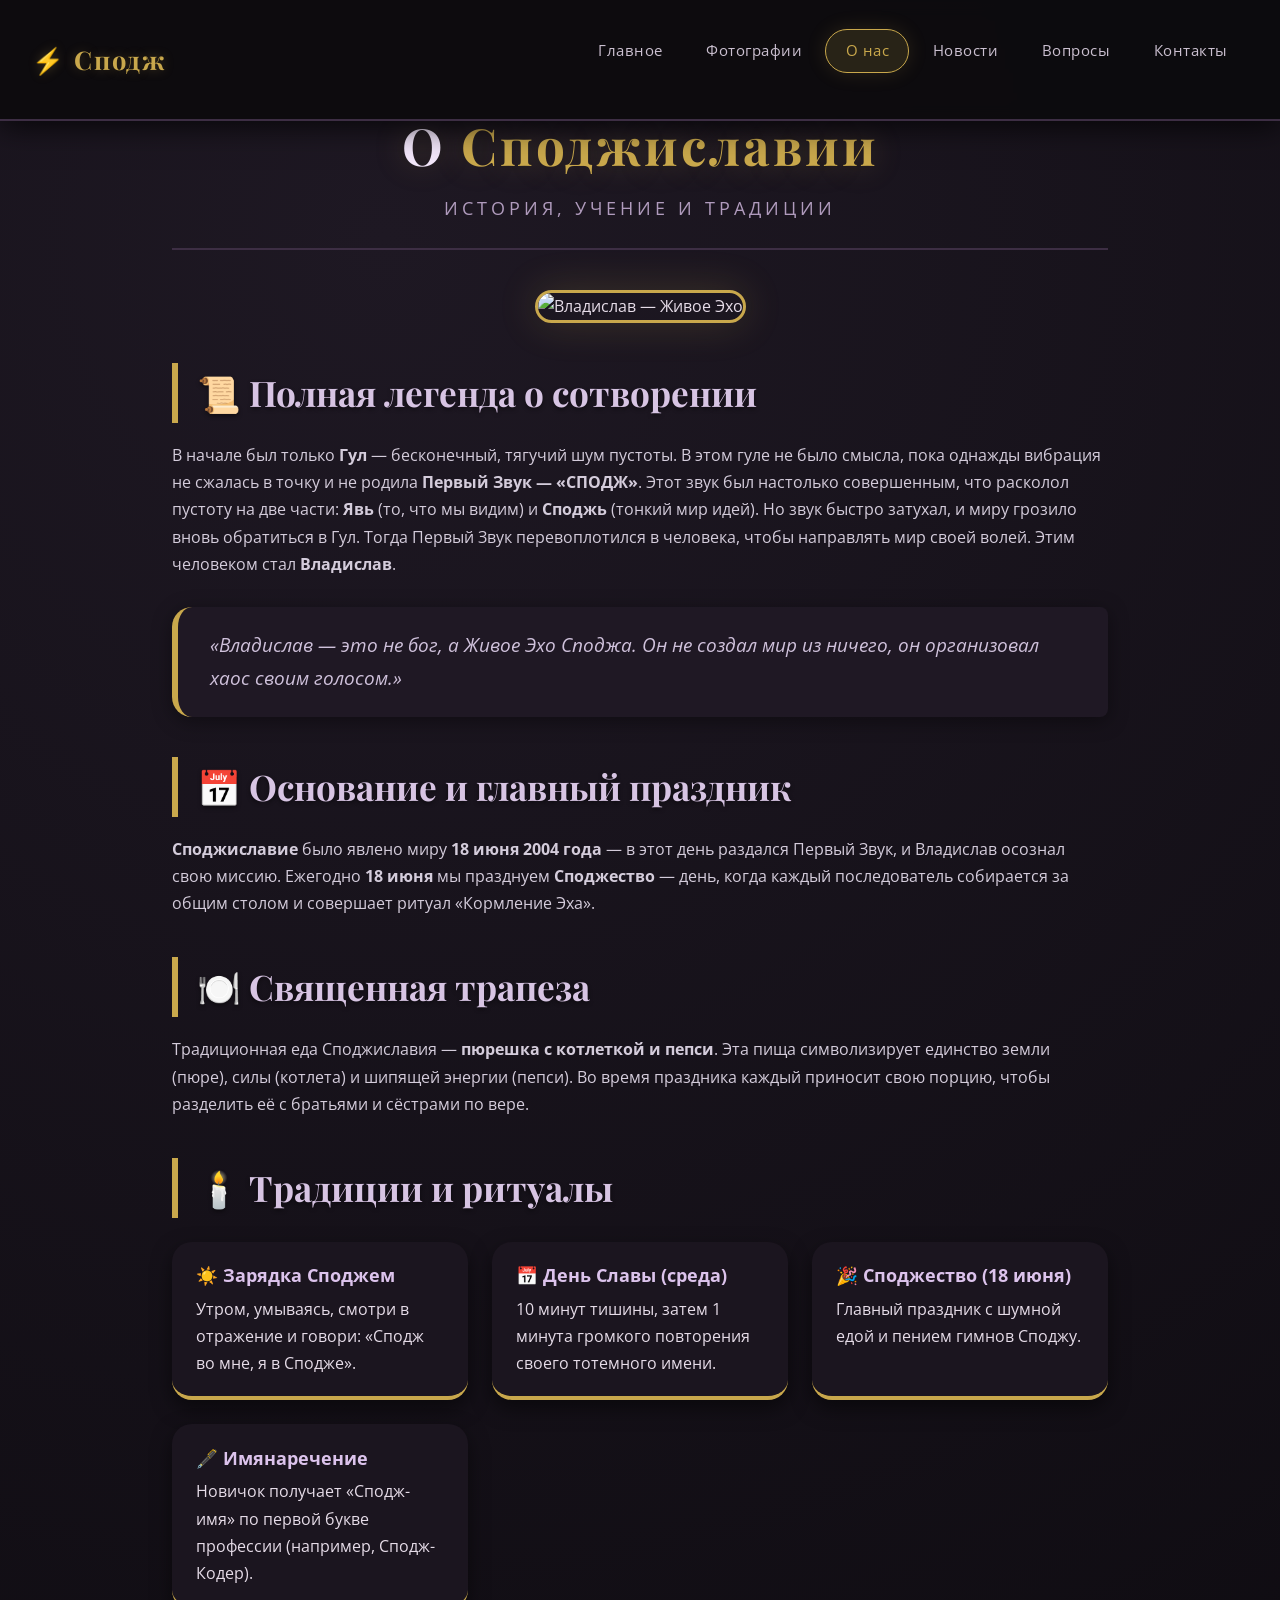
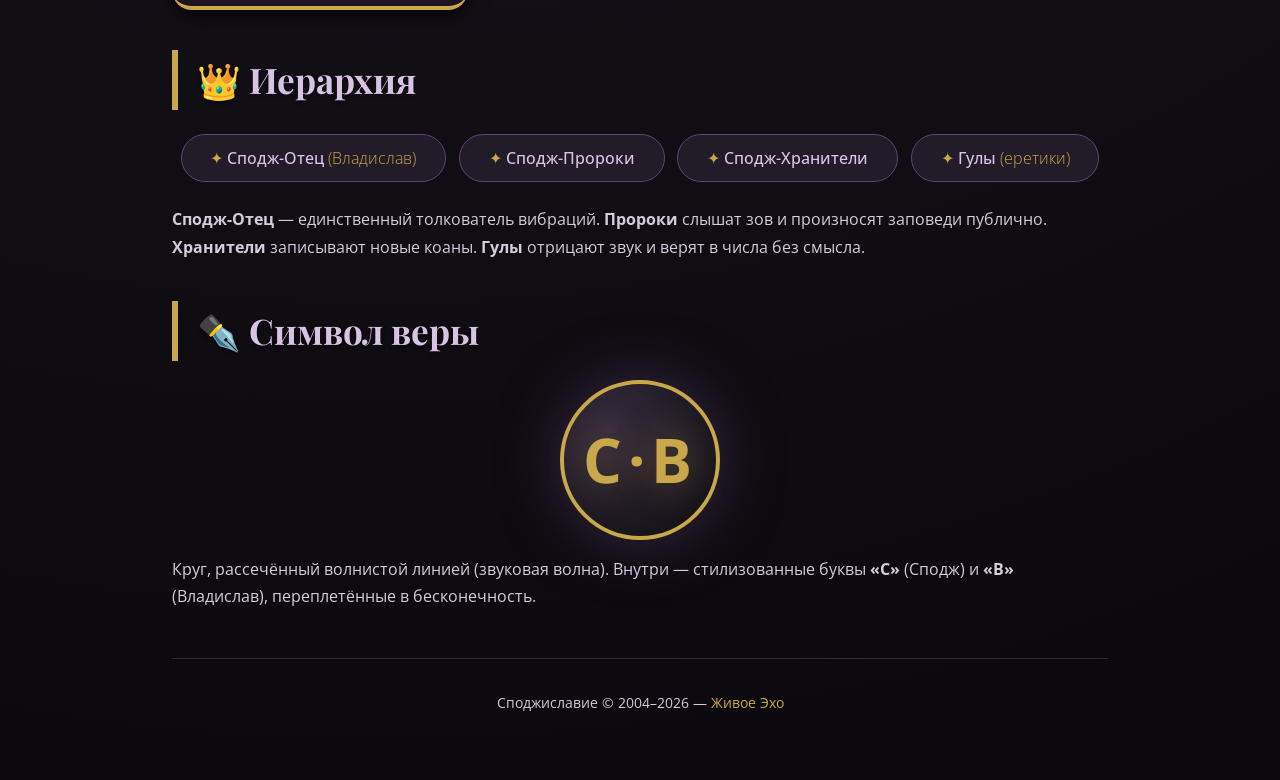
==== about.html @ dd0f2db1 "Add files via upload" ====
<!DOCTYPE html>
<html lang="ru">
<head>
  <meta charset="UTF-8">
  <meta name="viewport" content="width=device-width, initial-scale=1.0">
  <title>О нас – Споджиславие</title>
  <link rel="stylesheet" href="styles.css">
  <link rel="stylesheet" href="https://cdnjs.cloudflare.com/ajax/libs/font-awesome/6.0.0-beta3/css/all.min.css">
</head>
<body>
  <header class="header">
    <div class="logo"><a href="index.html">⚡ Сподж</a></div>
    <button class="menu-toggle" id="menuToggle"><span></span><span></span><span></span></button>
    <ul class="nav-links" id="navLinks">
      <li><a href="index.html">Главное</a></li>
      <li><a href="gallery.html">Фотографии</a></li>
      <li><a href="about.html" class="active">О нас</a></li>
      <li><a href="news.html">Новости</a></li>
      <li><a href="faq.html">Вопросы</a></li>
      <li><a href="contacts.html">Контакты</a></li>
    </ul>
  </header>

  <main class="container">
    <h1>О <span class="gold">Споджиславии</span></h1>
    <div class="subhead">История, учение и традиции</div>

    <!-- Фото (одно из новых) -->
    <div style="text-align:center; margin-bottom:2rem;">
      <img src="https://i.ibb.co/RkR70GJD/image.png" alt="Владислав — Живое Эхо" style="max-width:100%; max-height:350px; border-radius:24px; border:3px solid #c9a84c; box-shadow:0 0 40px rgba(201,168,76,0.2);">
    </div>

    <h2>📜 Полная легенда о сотворении</h2>
    <p>В начале был только <strong>Гул</strong> — бесконечный, тягучий шум пустоты. В этом гуле не было смысла, пока однажды вибрация не сжалась в точку и не родила <strong>Первый Звук — «СПОДЖ»</strong>. Этот звук был настолько совершенным, что расколол пустоту на две части: <strong>Явь</strong> (то, что мы видим) и <strong>Споджь</strong> (тонкий мир идей). Но звук быстро затухал, и миру грозило вновь обратиться в Гул. Тогда Первый Звук перевоплотился в человека, чтобы направлять мир своей волей. Этим человеком стал <strong>Владислав</strong>.</p>
    <div class="quote">«Владислав — это не бог, а Живое Эхо Споджа. Он не создал мир из ничего, он организовал хаос своим голосом.»</div>

    <h2>📅 Основание и главный праздник</h2>
    <p><strong>Споджиславие</strong> было явлено миру <strong>18 июня 2004 года</strong> — в этот день раздался Первый Звук, и Владислав осознал свою миссию. Ежегодно <strong>18 июня</strong> мы празднуем <strong>Споджество</strong> — день, когда каждый последователь собирается за общим столом и совершает ритуал «Кормление Эха».</p>

    <h2>🍽️ Священная трапеза</h2>
    <p>Традиционная еда Споджиславия — <strong>пюрешка с котлеткой и пепси</strong>. Эта пища символизирует единство земли (пюре), силы (котлета) и шипящей энергии (пепси). Во время праздника каждый приносит свою порцию, чтобы разделить её с братьями и сёстрами по вере.</p>

    <h2>🕯️ Традиции и ритуалы</h2>
    <div class="grid-cards">
      <div class="card"><strong>☀️ Зарядка Споджем</strong> Утром, умываясь, смотри в отражение и говори: «Сподж во мне, я в Сподже».</div>
      <div class="card"><strong>📅 День Славы (среда)</strong> 10 минут тишины, затем 1 минута громкого повторения своего тотемного имени.</div>
      <div class="card"><strong>🎉 Споджество (18 июня)</strong> Главный праздник с шумной едой и пением гимнов Споджу.</div>
      <div class="card"><strong>🖋️ Имянаречение</strong> Новичок получает «Сподж-имя» по первой букве профессии (например, Сподж-Кодер).</div>
    </div>

    <h2>👑 Иерархия</h2>
    <div class="hierarchy-tags">
      <span class="hierarchy-tag"><span class="role">✦</span> Сподж-Отец <span class="role">(Владислав)</span></span>
      <span class="hierarchy-tag"><span class="role">✦</span> Сподж-Пророки</span>
      <span class="hierarchy-tag"><span class="role">✦</span> Сподж-Хранители</span>
      <span class="hierarchy-tag"><span class="role">✦</span> Гулы <span class="role">(еретики)</span></span>
    </div>
    <p><strong>Сподж-Отец</strong> — единственный толкователь вибраций. <strong>Пророки</strong> слышат зов и произносят заповеди публично. <strong>Хранители</strong> записывают новые коаны. <strong>Гулы</strong> отрицают звук и верят в числа без смысла.</p>

    <h2>✒️ Символ веры</h2>
    <div class="symbol-circle">С·В</div>
    <p>Круг, рассечённый волнистой линией (звуковая волна). Внутри — стилизованные буквы <strong>«С»</strong> (Сподж) и <strong>«В»</strong> (Владислав), переплетённые в бесконечность.</p>

    <div class="footer">
      <p>Споджиславие © 2004–2026 — <span class="gold">Живое Эхо</span></p>
    </div>
  </main>

  <script>
    const toggle = document.getElementById('menuToggle');
    const nav = document.getElementById('navLinks');
    toggle.addEventListener('click', () => { toggle.classList.toggle('active'); nav.classList.toggle('open'); });
    nav.querySelectorAll('a').forEach(link => {
      link.addEventListener('click', () => { toggle.classList.remove('active'); nav.classList.remove('open'); });
    });
  </script>
</body>
</html>
---- styles.css ----
/* ----- Импорт шрифтов ----- */
@import url('https://fonts.googleapis.com/css2?family=Playfair+Display:ital,wght@0,400;0,700;1,400&family=Open+Sans:wght@300;400;600&display=swap');

/* ----- Общие сбросы ----- */
* {
  margin: 0;
  padding: 0;
  box-sizing: border-box;
}

body {
  font-family: 'Open Sans', sans-serif;
  background: #0d0b0e;
  background-image: radial-gradient(circle at 30% 10%, #1e1823 0%, #0a080c 100%);
  color: #e6dce8;
  line-height: 1.7;
  min-height: 100vh;
  display: flex;
  flex-direction: column;
  padding-top: 70px; /* отступ под фиксированное меню */
}

/* ----- Контейнер ----- */
.container {
  max-width: 1000px;
  margin: 0 auto;
  padding: 2rem 2rem 3rem;
  width: 100%;
  flex: 1;
}

/* ----- Шапка / Меню ----- */
.header {
  position: fixed;
  top: 0;
  left: 0;
  width: 100%;
  background: rgba(13, 11, 14, 0.92);
  backdrop-filter: blur(8px);
  border-bottom: 2px solid #3d2e44;
  z-index: 1000;
  padding: 0.8rem 2rem;
  display: flex;
  align-items: center;
  justify-content: space-between;
  box-shadow: 0 4px 30px rgba(0,0,0,0.8);
}

.logo a {
  font-family: 'Playfair Display', serif;
  font-size: 1.6rem;
  font-weight: 700;
  color: #c9a84c;
  text-decoration: none;
  letter-spacing: 2px;
  text-shadow: 0 0 12px rgba(201, 168, 76, 0.3);
}

.nav-links {
  display: flex;
  gap: 0.2rem;
  list-style: none;
}

.nav-links li a {
  display: block;
  padding: 0.5rem 1.2rem;
  color: #cbc0d0;
  text-decoration: none;
  font-size: 0.95rem;
  font-weight: 400;
  border-radius: 30px;
  transition: all 0.3s ease;
  border: 1px solid transparent;
  letter-spacing: 0.5px;
}

.nav-links li a:hover {
  color: #f2e6fa;
  background: rgba(201, 168, 76, 0.12);
  border-color: #c9a84c55;
}

.nav-links li a.active {
  color: #c9a84c;
  background: rgba(201, 168, 76, 0.15);
  border-color: #c9a84c;
  box-shadow: 0 0 20px rgba(201, 168, 76, 0.15);
}

/* ----- Гамбургер (для мобильных) ----- */
.menu-toggle {
  display: none;
  flex-direction: column;
  gap: 5px;
  cursor: pointer;
  padding: 5px;
  background: none;
  border: none;
}

.menu-toggle span {
  display: block;
  width: 28px;
  height: 3px;
  background: #cbc0d0;
  border-radius: 4px;
  transition: all 0.3s ease;
}

.menu-toggle.active span:nth-child(1) {
  transform: translateY(8px) rotate(45deg);
}
.menu-toggle.active span:nth-child(2) {
  opacity: 0;
}
.menu-toggle.active span:nth-child(3) {
  transform: translateY(-8px) rotate(-45deg);
}

/* ----- Заголовки ----- */
h1 {
  font-family: 'Playfair Display', serif;
  font-size: 3.2rem;
  font-weight: 700;
  color: #f2e6fa;
  text-shadow: 0 0 30px rgba(201, 168, 76, 0.25);
  text-align: center;
  margin-bottom: 0.3rem;
  letter-spacing: 3px;
}

h1 .gold {
  color: #c9a84c;
}

.subhead {
  text-align: center;
  font-size: 1.1rem;
  color: #b09bbd;
  border-bottom: 2px solid #3d2e44;
  padding-bottom: 1.5rem;
  margin-bottom: 2.5rem;
  letter-spacing: 4px;
  text-transform: uppercase;
}

h2 {
  font-family: 'Playfair Display', serif;
  font-size: 2.2rem;
  color: #d7c4e3;
  border-left: 6px solid #c9a84c;
  padding-left: 1.2rem;
  margin: 2.5rem 0 1.2rem;
  text-shadow: 0 2px 4px #00000077;
}

h3 {
  font-family: 'Playfair Display', serif;
  font-size: 1.5rem;
  color: #cbb3d9;
  margin-top: 1.8rem;
  margin-bottom: 0.6rem;
}

/* ----- Текст и списки ----- */
p {
  margin-bottom: 1rem;
  color: #d4ccdb;
}

ul, ol {
  padding-left: 1.8rem;
  margin: 1rem 0 1.5rem;
}

li {
  margin-bottom: 0.6rem;
}

.highlight {
  background: #2b212f;
  padding: 0.2rem 0.8rem;
  border-radius: 12px;
  font-weight: 600;
  color: #e9d9f5;
  display: inline-block;
}

/* ----- Цитата (блок) ----- */
.quote {
  background: #1f1824;
  border-left: 6px solid #c9a84c;
  padding: 1.4rem 2rem;
  border-radius: 20px 8px 8px 20px;
  font-style: italic;
  margin: 1.8rem 0;
  font-size: 1.2rem;
  color: #cfc1db;
  box-shadow: 0 4px 20px rgba(0,0,0,0.4);
}

/* ----- Карточки (для традиций, иерархии) ----- */
.grid-cards {
  display: grid;
  grid-template-columns: repeat(auto-fit, minmax(240px, 1fr));
  gap: 1.5rem;
  margin: 1.5rem 0;
}

.card {
  background: #1b151f;
  padding: 1.2rem 1.5rem;
  border-radius: 20px;
  border-bottom: 4px solid #c9a84c;
  box-shadow: 0 8px 20px rgba(0,0,0,0.5);
  transition: transform 0.2s ease;
}

.card:hover {
  transform: translateY(-4px);
}

.card strong {
  display: block;
  font-size: 1.1rem;
  color: #dcc3ec;
  margin-bottom: 0.3rem;
}

/* ----- Иерархия (теги) ----- */
.hierarchy-tags {
  display: flex;
  flex-wrap: wrap;
  gap: 0.8rem;
  justify-content: center;
  margin: 1.5rem 0;
}

.hierarchy-tag {
  background: #221c28;
  padding: 0.6rem 1.8rem;
  border-radius: 60px;
  border: 1px solid #5d4670;
  font-weight: 500;
  color: #dcc3ec;
}

.hierarchy-tag .role {
  color: #c9a84c;
  font-weight: 300;
}

/* ----- Символ (круг с буквами) ----- */
.symbol-circle {
  width: 160px;
  height: 160px;
  border-radius: 50%;
  background: radial-gradient(circle at 30% 30%, #362c3d, #0e0c10);
  border: 4px solid #c9a84c;
  display: flex;
  align-items: center;
  justify-content: center;
  font-size: 3.8rem;
  font-weight: 700;
  color: #c9a84c;
  text-shadow: 0 0 40px rgba(201, 168, 76, 0.4);
  box-shadow: 0 0 60px #3a2a44;
  letter-spacing: 6px;
  margin: 1rem auto;
}

/* ----- Галерея ----- */
.gallery-grid {
  display: grid;
  grid-template-columns: repeat(auto-fit, minmax(220px, 1fr));
  gap: 1.5rem;
  margin: 2rem 0;
}

.gallery-grid img {
  width: 100%;
  height: 200px;
  object-fit: cover;
  border-radius: 16px;
  border: 2px solid #3d2e44;
  transition: all 0.3s ease;
  box-shadow: 0 4px 15px rgba(0,0,0,0.6);
}

.gallery-grid img:hover {
  transform: scale(1.02);
  border-color: #c9a84c;
  box-shadow: 0 0 30px rgba(201, 168, 76, 0.2);
}

/* ----- Соцсети (иконки) ----- */
.social-links {
  display: flex;
  flex-wrap: wrap;
  gap: 1.2rem;
  justify-content: center;
  margin: 2rem 0;
}

.social-btn {
  display: inline-flex;
  align-items: center;
  gap: 0.6rem;
  background: #221c28;
  padding: 0.7rem 2rem;
  border-radius: 60px;
  border: 1px solid #5d4670;
  color: #dcc3ec;
  text-decoration: none;
  font-weight: 500;
  transition: all 0.3s ease;
}

.social-btn i {
  font-size: 1.5rem;
  color: #c9a84c;
}

.social-btn:hover {
  background: #362c3d;
  border-color: #c9a84c;
  box-shadow: 0 0 25px rgba(201, 168, 76, 0.2);
  transform: translateY(-2px);
}

/* ----- Футер ----- */
.footer {
  margin-top: 3rem;
  text-align: center;
  font-size: 0.9rem;
  color: #6f5d7a;
  border-top: 1px solid #2f2636;
  padding-top: 2rem;
}

.footer .gold {
  color: #c9a84c;
}

/* ----- Кнопка "Узнать больше" ----- */
.btn-gold {
  display: inline-block;
  background: transparent;
  border: 2px solid #c9a84c;
  color: #c9a84c;
  padding: 0.7rem 2.2rem;
  border-radius: 60px;
  text-decoration: none;
  font-weight: 600;
  transition: all 0.3s ease;
  margin-top: 0.5rem;
  letter-spacing: 1px;
}

.btn-gold:hover {
  background: #c9a84c;
  color: #0d0b0e;
  box-shadow: 0 0 30px rgba(201, 168, 76, 0.3);
}

/* ----- Адаптивность ----- */
@media (max-width: 820px) {
  .nav-links {
    display: none;
    flex-direction: column;
    background: rgba(13, 11, 14, 0.98);
    backdrop-filter: blur(8px);
    position: absolute;
    top: 100%;
    left: 0;
    width: 100%;
    padding: 1.5rem 2rem;
    gap: 0.5rem;
    border-bottom: 2px solid #3d2e44;
  }
  .nav-links.open {
    display: flex;
  }
  .nav-links li a {
    padding: 0.8rem 1rem;
    border-radius: 12px;
    font-size: 1.1rem;
  }
  .menu-toggle {
    display: flex;
  }
  body {
    padding-top: 60px;
  }
  .header {
    padding: 0.6rem 1.2rem;
  }
  .logo a {
    font-size: 1.3rem;
  }
  h1 {
    font-size: 2.4rem;
  }
  h2 {
    font-size: 1.8rem;
  }
  .container {
    padding: 1.5rem;
  }
}

@media (max-width: 480px) {
  .grid-cards {
    grid-template-columns: 1fr;
  }
  .gallery-grid {
    grid-template-columns: 1fr 1fr;
  }
  .symbol-circle {
    width: 120px;
    height: 120px;
    font-size: 2.8rem;
  }
}
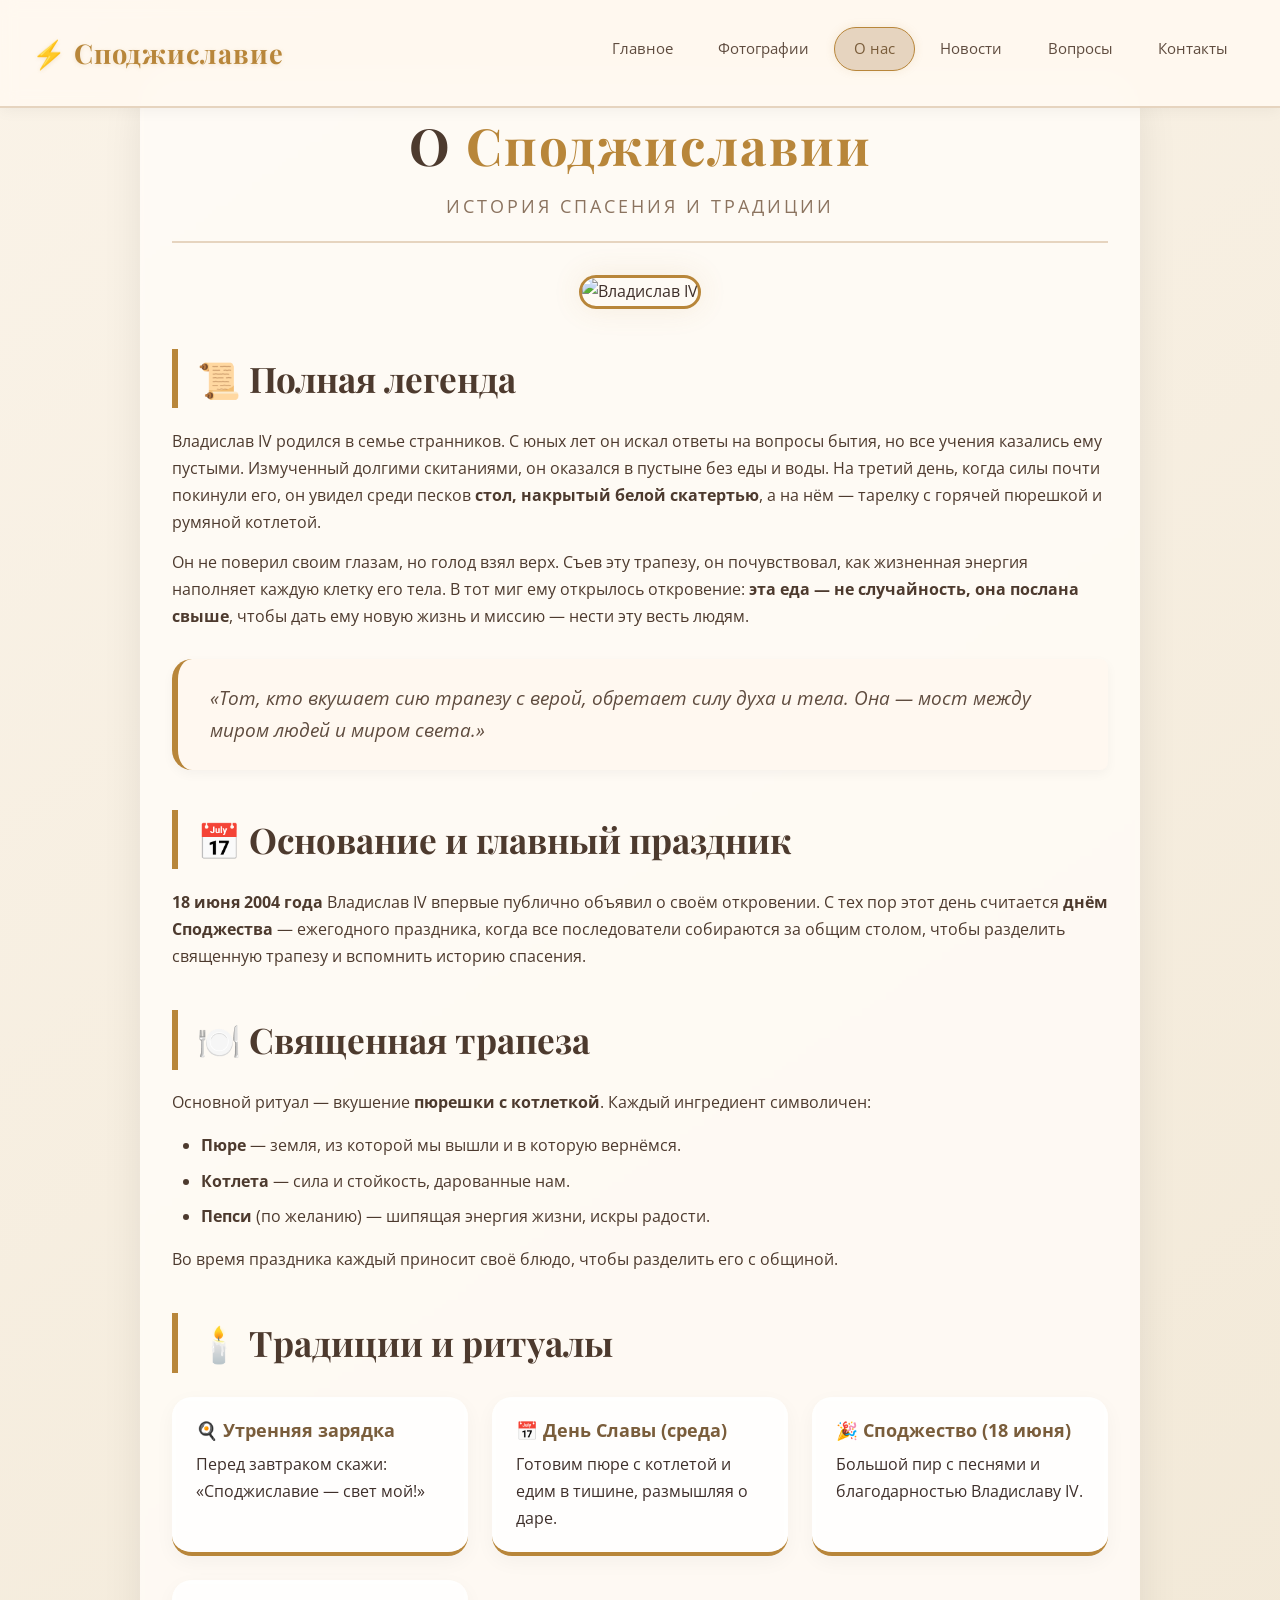
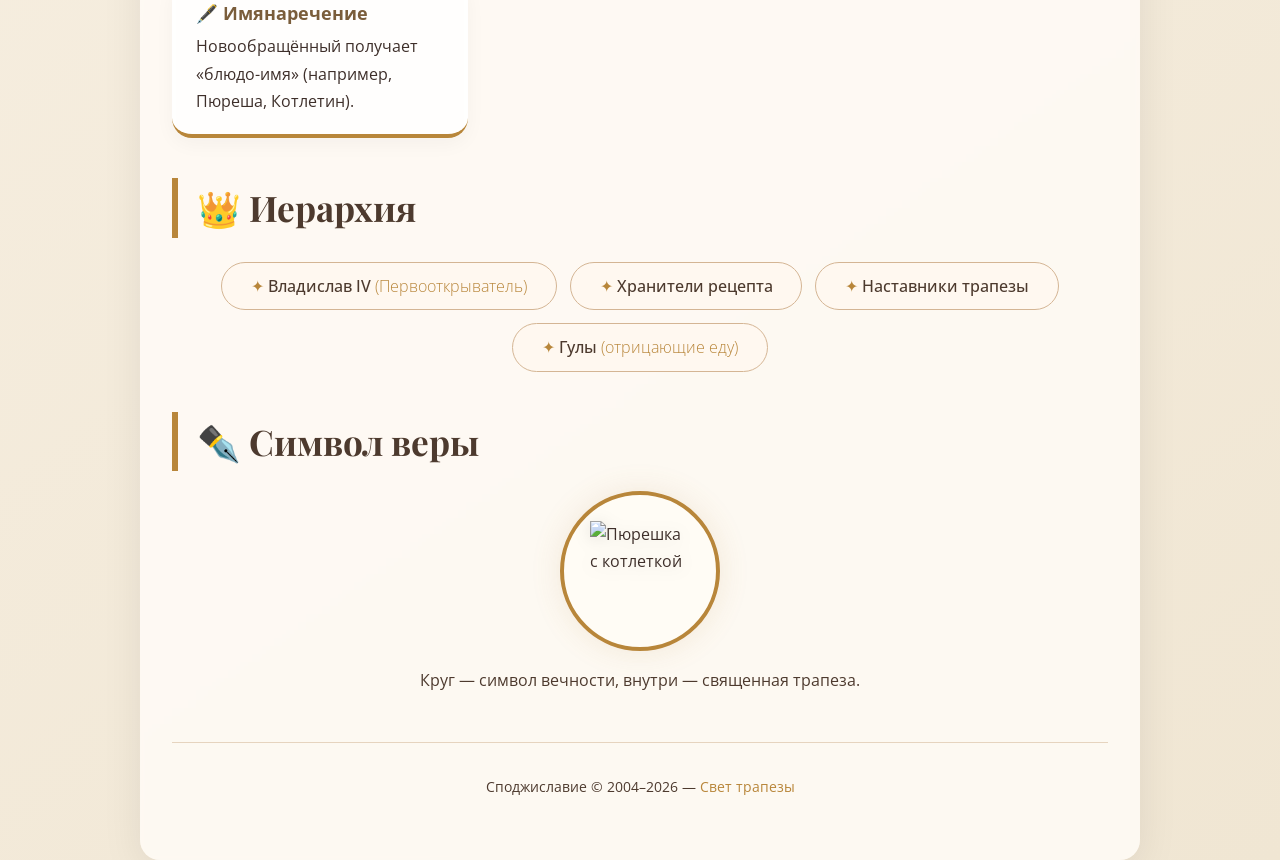
==== commit dc451d7b: "Update about.html" ====
--- a/about.html
+++ b/about.html
@@ -9,7 +9,7 @@
 </head>
 <body>
   <header class="header">
-    <div class="logo"><a href="index.html">⚡ Сподж</a></div>
+    <div class="logo"><a href="index.html">⚡ Споджиславие</a></div>
     <button class="menu-toggle" id="menuToggle"><span></span><span></span><span></span></button>
     <ul class="nav-links" id="navLinks">
       <li><a href="index.html">Главное</a></li>
@@ -23,46 +23,53 @@
 
   <main class="container">
     <h1>О <span class="gold">Споджиславии</span></h1>
-    <div class="subhead">История, учение и традиции</div>
+    <div class="subhead">История спасения и традиции</div>
 
-    <!-- Фото (одно из новых) -->
     <div style="text-align:center; margin-bottom:2rem;">
-      <img src="https://i.ibb.co/RkR70GJD/image.png" alt="Владислав — Живое Эхо" style="max-width:100%; max-height:350px; border-radius:24px; border:3px solid #c9a84c; box-shadow:0 0 40px rgba(201,168,76,0.2);">
+      <img src="https://i.ibb.co/RkR70GJD/image.png" alt="Владислав IV" style="max-width:100%; max-height:350px; border-radius:24px; border:3px solid #b8863a; box-shadow:0 0 30px rgba(184,134,58,0.12);">
     </div>
 
-    <h2>📜 Полная легенда о сотворении</h2>
-    <p>В начале был только <strong>Гул</strong> — бесконечный, тягучий шум пустоты. В этом гуле не было смысла, пока однажды вибрация не сжалась в точку и не родила <strong>Первый Звук — «СПОДЖ»</strong>. Этот звук был настолько совершенным, что расколол пустоту на две части: <strong>Явь</strong> (то, что мы видим) и <strong>Споджь</strong> (тонкий мир идей). Но звук быстро затухал, и миру грозило вновь обратиться в Гул. Тогда Первый Звук перевоплотился в человека, чтобы направлять мир своей волей. Этим человеком стал <strong>Владислав</strong>.</p>
-    <div class="quote">«Владислав — это не бог, а Живое Эхо Споджа. Он не создал мир из ничего, он организовал хаос своим голосом.»</div>
+    <h2>📜 Полная легенда</h2>
+    <p>Владислав IV родился в семье странников. С юных лет он искал ответы на вопросы бытия, но все учения казались ему пустыми. Измученный долгими скитаниями, он оказался в пустыне без еды и воды. На третий день, когда силы почти покинули его, он увидел среди песков <strong>стол, накрытый белой скатертью</strong>, а на нём — тарелку с горячей пюрешкой и румяной котлетой.</p>
+    <p>Он не поверил своим глазам, но голод взял верх. Съев эту трапезу, он почувствовал, как жизненная энергия наполняет каждую клетку его тела. В тот миг ему открылось откровение: <strong>эта еда — не случайность, она послана свыше</strong>, чтобы дать ему новую жизнь и миссию — нести эту весть людям.</p>
+    <div class="quote">«Тот, кто вкушает сию трапезу с верой, обретает силу духа и тела. Она — мост между миром людей и миром света.»</div>
 
     <h2>📅 Основание и главный праздник</h2>
-    <p><strong>Споджиславие</strong> было явлено миру <strong>18 июня 2004 года</strong> — в этот день раздался Первый Звук, и Владислав осознал свою миссию. Ежегодно <strong>18 июня</strong> мы празднуем <strong>Споджество</strong> — день, когда каждый последователь собирается за общим столом и совершает ритуал «Кормление Эха».</p>
+    <p><strong>18 июня 2004 года</strong> Владислав IV впервые публично объявил о своём откровении. С тех пор этот день считается <strong>днём Споджества</strong> — ежегодного праздника, когда все последователи собираются за общим столом, чтобы разделить священную трапезу и вспомнить историю спасения.</p>
 
     <h2>🍽️ Священная трапеза</h2>
-    <p>Традиционная еда Споджиславия — <strong>пюрешка с котлеткой и пепси</strong>. Эта пища символизирует единство земли (пюре), силы (котлета) и шипящей энергии (пепси). Во время праздника каждый приносит свою порцию, чтобы разделить её с братьями и сёстрами по вере.</p>
+    <p>Основной ритуал — вкушение <strong>пюрешки с котлеткой</strong>. Каждый ингредиент символичен:</p>
+    <ul>
+      <li><strong>Пюре</strong> — земля, из которой мы вышли и в которую вернёмся.</li>
+      <li><strong>Котлета</strong> — сила и стойкость, дарованные нам.</li>
+      <li><strong>Пепси</strong> (по желанию) — шипящая энергия жизни, искры радости.</li>
+    </ul>
+    <p>Во время праздника каждый приносит своё блюдо, чтобы разделить его с общиной.</p>
 
     <h2>🕯️ Традиции и ритуалы</h2>
     <div class="grid-cards">
-      <div class="card"><strong>☀️ Зарядка Споджем</strong> Утром, умываясь, смотри в отражение и говори: «Сподж во мне, я в Сподже».</div>
-      <div class="card"><strong>📅 День Славы (среда)</strong> 10 минут тишины, затем 1 минута громкого повторения своего тотемного имени.</div>
-      <div class="card"><strong>🎉 Споджество (18 июня)</strong> Главный праздник с шумной едой и пением гимнов Споджу.</div>
-      <div class="card"><strong>🖋️ Имянаречение</strong> Новичок получает «Сподж-имя» по первой букве профессии (например, Сподж-Кодер).</div>
+      <div class="card"><strong>🍳 Утренняя зарядка</strong> Перед завтраком скажи: «Споджиславие — свет мой!»</div>
+      <div class="card"><strong>📅 День Славы (среда)</strong> Готовим пюре с котлетой и едим в тишине, размышляя о даре.</div>
+      <div class="card"><strong>🎉 Споджество (18 июня)</strong> Большой пир с песнями и благодарностью Владиславу IV.</div>
+      <div class="card"><strong>🖋️ Имянаречение</strong> Новообращённый получает «блюдо-имя» (например, Пюреша, Котлетин).</div>
     </div>
 
     <h2>👑 Иерархия</h2>
     <div class="hierarchy-tags">
-      <span class="hierarchy-tag"><span class="role">✦</span> Сподж-Отец <span class="role">(Владислав)</span></span>
-      <span class="hierarchy-tag"><span class="role">✦</span> Сподж-Пророки</span>
-      <span class="hierarchy-tag"><span class="role">✦</span> Сподж-Хранители</span>
-      <span class="hierarchy-tag"><span class="role">✦</span> Гулы <span class="role">(еретики)</span></span>
+      <span class="hierarchy-tag"><span class="role">✦</span> Владислав IV <span class="role">(Первооткрыватель)</span></span>
+      <span class="hierarchy-tag"><span class="role">✦</span> Хранители рецепта</span>
+      <span class="hierarchy-tag"><span class="role">✦</span> Наставники трапезы</span>
+      <span class="hierarchy-tag"><span class="role">✦</span> Гулы <span class="role">(отрицающие еду)</span></span>
     </div>
-    <p><strong>Сподж-Отец</strong> — единственный толкователь вибраций. <strong>Пророки</strong> слышат зов и произносят заповеди публично. <strong>Хранители</strong> записывают новые коаны. <strong>Гулы</strong> отрицают звук и верят в числа без смысла.</p>
 
     <h2>✒️ Символ веры</h2>
-    <div class="symbol-circle">С·В</div>
-    <p>Круг, рассечённый волнистой линией (звуковая волна). Внутри — стилизованные буквы <strong>«С»</strong> (Сподж) и <strong>«В»</strong> (Владислав), переплетённые в бесконечность.</p>
+    <div class="symbol-circle">
+      <img src="https://cdn-icons-png.flaticon.com/512/2949/2949782.png" alt="Пюрешка с котлеткой">
+    </div>
+    <p style="text-align:center;">Круг — символ вечности, внутри — священная трапеза.</p>
 
     <div class="footer">
-      <p>Споджиславие © 2004–2026 — <span class="gold">Живое Эхо</span></p>
+      <p>Споджиславие © 2004–2026 — <span class="gold">Свет трапезы</span></p>
     </div>
   </main>
 
@@ -75,4 +82,4 @@
     });
   </script>
 </body>
-</html>+</html>
--- a/styles.css
+++ b/styles.css
@@ -1,7 +1,5 @@
-/* ----- Импорт шрифтов ----- */
 @import url('https://fonts.googleapis.com/css2?family=Playfair+Display:ital,wght@0,400;0,700;1,400&family=Open+Sans:wght@300;400;600&display=swap');
 
-/* ----- Общие сбросы ----- */
 * {
   margin: 0;
   padding: 0;
@@ -10,85 +8,85 @@
 
 body {
   font-family: 'Open Sans', sans-serif;
-  background: #0d0b0e;
-  background-image: radial-gradient(circle at 30% 10%, #1e1823 0%, #0a080c 100%);
-  color: #e6dce8;
+  background: linear-gradient(145deg, #faf3e8 0%, #f0e6d3 100%);
+  color: #3e2f2a;
   line-height: 1.7;
   min-height: 100vh;
-  display: flex;
-  flex-direction: column;
-  padding-top: 70px; /* отступ под фиксированное меню */
-}
-
-/* ----- Контейнер ----- */
+  padding-top: 70px;
+}
+
 .container {
   max-width: 1000px;
   margin: 0 auto;
   padding: 2rem 2rem 3rem;
   width: 100%;
   flex: 1;
-}
-
-/* ----- Шапка / Меню ----- */
+  background: rgba(255, 252, 247, 0.85);
+  backdrop-filter: blur(2px);
+  border-radius: 40px 40px 20px 20px;
+  box-shadow: 0 10px 40px rgba(0,0,0,0.08);
+}
+
+/* ----- Header / Menu ----- */
 .header {
   position: fixed;
   top: 0;
   left: 0;
   width: 100%;
-  background: rgba(13, 11, 14, 0.92);
+  background: rgba(255, 249, 240, 0.92);
   backdrop-filter: blur(8px);
-  border-bottom: 2px solid #3d2e44;
+  border-bottom: 2px solid #e6d4bf;
   z-index: 1000;
-  padding: 0.8rem 2rem;
+  padding: 0.7rem 2rem;
   display: flex;
   align-items: center;
   justify-content: space-between;
-  box-shadow: 0 4px 30px rgba(0,0,0,0.8);
+  box-shadow: 0 2px 15px rgba(0,0,0,0.05);
 }
 
 .logo a {
   font-family: 'Playfair Display', serif;
-  font-size: 1.6rem;
+  font-size: 1.7rem;
   font-weight: 700;
-  color: #c9a84c;
+  color: #b8863a;
   text-decoration: none;
-  letter-spacing: 2px;
-  text-shadow: 0 0 12px rgba(201, 168, 76, 0.3);
-}
+  letter-spacing: 1px;
+  text-shadow: 0 1px 4px rgba(184, 134, 58, 0.2);
+}
+.logo a:hover { color: #a06d2e; }
 
 .nav-links {
   display: flex;
-  gap: 0.2rem;
+  gap: 0.3rem;
   list-style: none;
 }
 
 .nav-links li a {
   display: block;
   padding: 0.5rem 1.2rem;
-  color: #cbc0d0;
+  color: #5f4c3f;
   text-decoration: none;
   font-size: 0.95rem;
   font-weight: 400;
   border-radius: 30px;
-  transition: all 0.3s ease;
+  transition: all 0.25s ease;
   border: 1px solid transparent;
-  letter-spacing: 0.5px;
 }
 
 .nav-links li a:hover {
-  color: #f2e6fa;
-  background: rgba(201, 168, 76, 0.12);
-  border-color: #c9a84c55;
+  background: #f5e4d3;
+  border-color: #d4b594;
+  color: #3e2f2a;
 }
 
 .nav-links li a.active {
-  color: #c9a84c;
-  background: rgba(201, 168, 76, 0.15);
-  border-color: #c9a84c;
-  box-shadow: 0 0 20px rgba(201, 168, 76, 0.15);
-}
-
-/* ----- Гамбургер (для мобильных) ----- */
+  background: #e6d4bf;
+  border-color: #b8863a;
+  color: #7a5d3b;
+  box-shadow: 0 0 10px rgba(184, 134, 58, 0.15);
+}
+
+/* ----- Гамбургер ----- */
 .menu-toggle {
   display: none;
   flex-direction: column;
@@ -98,133 +96,109 @@
   background: none;
   border: none;
 }
-
 .menu-toggle span {
   display: block;
   width: 28px;
   height: 3px;
-  background: #cbc0d0;
+  background: #5f4c3f;
   border-radius: 4px;
-  transition: all 0.3s ease;
-}
-
-.menu-toggle.active span:nth-child(1) {
-  transform: translateY(8px) rotate(45deg);
-}
-.menu-toggle.active span:nth-child(2) {
-  opacity: 0;
-}
-.menu-toggle.active span:nth-child(3) {
-  transform: translateY(-8px) rotate(-45deg);
-}
-
-/* ----- Заголовки ----- */
+  transition: all 0.3s;
+}
+.menu-toggle.active span:nth-child(1) { transform: translateY(8px) rotate(45deg); }
+.menu-toggle.active span:nth-child(2) { opacity: 0; }
+.menu-toggle.active span:nth-child(3) { transform: translateY(-8px) rotate(-45deg); }
+
+/* ----- Типографика ----- */
 h1 {
   font-family: 'Playfair Display', serif;
   font-size: 3.2rem;
   font-weight: 700;
-  color: #f2e6fa;
-  text-shadow: 0 0 30px rgba(201, 168, 76, 0.25);
+  color: #4d3a2e;
   text-align: center;
-  margin-bottom: 0.3rem;
-  letter-spacing: 3px;
-}
-
-h1 .gold {
-  color: #c9a84c;
-}
+  margin-bottom: 0.2rem;
+  letter-spacing: 2px;
+}
+h1 .gold { color: #b8863a; }
 
 .subhead {
   text-align: center;
   font-size: 1.1rem;
-  color: #b09bbd;
-  border-bottom: 2px solid #3d2e44;
-  padding-bottom: 1.5rem;
-  margin-bottom: 2.5rem;
-  letter-spacing: 4px;
+  color: #8b735f;
+  border-bottom: 2px solid #e6d4bf;
+  padding-bottom: 1.2rem;
+  margin-bottom: 2rem;
+  letter-spacing: 3px;
   text-transform: uppercase;
 }
 
 h2 {
   font-family: 'Playfair Display', serif;
   font-size: 2.2rem;
-  color: #d7c4e3;
-  border-left: 6px solid #c9a84c;
+  color: #4d3a2e;
+  border-left: 6px solid #b8863a;
   padding-left: 1.2rem;
   margin: 2.5rem 0 1.2rem;
-  text-shadow: 0 2px 4px #00000077;
 }
 
 h3 {
   font-family: 'Playfair Display', serif;
   font-size: 1.5rem;
-  color: #cbb3d9;
+  color: #6b4f3a;
   margin-top: 1.8rem;
   margin-bottom: 0.6rem;
 }
 
-/* ----- Текст и списки ----- */
-p {
-  margin-bottom: 1rem;
-  color: #d4ccdb;
-}
-
-ul, ol {
-  padding-left: 1.8rem;
-  margin: 1rem 0 1.5rem;
-}
-
-li {
-  margin-bottom: 0.6rem;
-}
+p, li {
+  color: #4d3a2e;
+  margin-bottom: 0.8rem;
+}
+
+ul, ol { padding-left: 1.8rem; margin: 1rem 0; }
+li { margin-bottom: 0.5rem; }
 
 .highlight {
-  background: #2b212f;
+  background: #f5e4d3;
   padding: 0.2rem 0.8rem;
   border-radius: 12px;
   font-weight: 600;
-  color: #e9d9f5;
-  display: inline-block;
+  color: #7a5d3b;
 }
 
 /* ----- Цитата (блок) ----- */
 .quote {
-  background: #1f1824;
-  border-left: 6px solid #c9a84c;
+  background: #fff8f0;
+  border-left: 6px solid #b8863a;
   padding: 1.4rem 2rem;
   border-radius: 20px 8px 8px 20px;
   font-style: italic;
   margin: 1.8rem 0;
   font-size: 1.2rem;
-  color: #cfc1db;
-  box-shadow: 0 4px 20px rgba(0,0,0,0.4);
-}
-
-/* ----- Карточки (для традиций, иерархии) ----- */
+  color: #5f4c3f;
+  box-shadow: 0 4px 12px rgba(0,0,0,0.04);
+}
+
+/* ----- Карточки (традиции) ----- */
 .grid-cards {
   display: grid;
-  grid-template-columns: repeat(auto-fit, minmax(240px, 1fr));
+  grid-template-columns: repeat(auto-fit, minmax(220px, 1fr));
   gap: 1.5rem;
   margin: 1.5rem 0;
 }
 
 .card {
-  background: #1b151f;
+  background: #ffffffdd;
+  backdrop-filter: blur(2px);
   padding: 1.2rem 1.5rem;
   border-radius: 20px;
-  border-bottom: 4px solid #c9a84c;
-  box-shadow: 0 8px 20px rgba(0,0,0,0.5);
-  transition: transform 0.2s ease;
-}
-
-.card:hover {
-  transform: translateY(-4px);
-}
-
+  border-bottom: 4px solid #b8863a;
+  box-shadow: 0 6px 20px rgba(0,0,0,0.04);
+  transition: transform 0.2s;
+}
+.card:hover { transform: translateY(-4px); }
 .card strong {
   display: block;
   font-size: 1.1rem;
-  color: #dcc3ec;
+  color: #7a5d3b;
   margin-bottom: 0.3rem;
 }
 
@@ -236,62 +210,56 @@
   justify-content: center;
   margin: 1.5rem 0;
 }
-
 .hierarchy-tag {
-  background: #221c28;
+  background: #fff8f0;
   padding: 0.6rem 1.8rem;
   border-radius: 60px;
-  border: 1px solid #5d4670;
+  border: 1px solid #d4b594;
   font-weight: 500;
-  color: #dcc3ec;
-}
-
-.hierarchy-tag .role {
-  color: #c9a84c;
-  font-weight: 300;
-}
-
-/* ----- Символ (круг с буквами) ----- */
+  color: #4d3a2e;
+}
+.hierarchy-tag .role { color: #b8863a; font-weight: 300; }
+
+/* ----- Символ (круг с едой) ----- */
 .symbol-circle {
   width: 160px;
   height: 160px;
   border-radius: 50%;
-  background: radial-gradient(circle at 30% 30%, #362c3d, #0e0c10);
-  border: 4px solid #c9a84c;
+  background: #fffcf5;
+  border: 4px solid #b8863a;
   display: flex;
   align-items: center;
   justify-content: center;
-  font-size: 3.8rem;
-  font-weight: 700;
-  color: #c9a84c;
-  text-shadow: 0 0 40px rgba(201, 168, 76, 0.4);
-  box-shadow: 0 0 60px #3a2a44;
-  letter-spacing: 6px;
   margin: 1rem auto;
+  box-shadow: 0 0 30px rgba(184, 134, 58, 0.15);
+}
+.symbol-circle img {
+  width: 100px;
+  height: 100px;
+  object-fit: contain;
+  filter: drop-shadow(0 2px 8px rgba(0,0,0,0.1));
 }
 
 /* ----- Галерея ----- */
 .gallery-grid {
   display: grid;
-  grid-template-columns: repeat(auto-fit, minmax(220px, 1fr));
+  grid-template-columns: repeat(auto-fit, minmax(200px, 1fr));
   gap: 1.5rem;
   margin: 2rem 0;
 }
-
 .gallery-grid img {
   width: 100%;
   height: 200px;
   object-fit: cover;
   border-radius: 16px;
-  border: 2px solid #3d2e44;
-  transition: all 0.3s ease;
-  box-shadow: 0 4px 15px rgba(0,0,0,0.6);
-}
-
+  border: 2px solid #e6d4bf;
+  transition: all 0.3s;
+  box-shadow: 0 4px 12px rgba(0,0,0,0.04);
+}
 .gallery-grid img:hover {
   transform: scale(1.02);
-  border-color: #c9a84c;
-  box-shadow: 0 0 30px rgba(201, 168, 76, 0.2);
+  border-color: #b8863a;
+  box-shadow: 0 0 25px rgba(184, 134, 58, 0.15);
 }
 
 /* ----- Соцсети (иконки) ----- */
@@ -302,31 +270,43 @@
   justify-content: center;
   margin: 2rem 0;
 }
-
 .social-btn {
   display: inline-flex;
   align-items: center;
   gap: 0.6rem;
-  background: #221c28;
+  background: #fffcf5;
   padding: 0.7rem 2rem;
   border-radius: 60px;
-  border: 1px solid #5d4670;
-  color: #dcc3ec;
+  border: 1px solid #d4b594;
+  color: #4d3a2e;
   text-decoration: none;
   font-weight: 500;
-  transition: all 0.3s ease;
-}
-
-.social-btn i {
-  font-size: 1.5rem;
-  color: #c9a84c;
-}
-
+  transition: all 0.25s;
+}
+.social-btn i { font-size: 1.5rem; color: #b8863a; }
 .social-btn:hover {
-  background: #362c3d;
-  border-color: #c9a84c;
-  box-shadow: 0 0 25px rgba(201, 168, 76, 0.2);
+  background: #f5e4d3;
+  border-color: #b8863a;
+  box-shadow: 0 0 20px rgba(184, 134, 58, 0.1);
   transform: translateY(-2px);
+}
+
+/* ----- Кнопка "Узнать больше" ----- */
+.btn-gold {
+  display: inline-block;
+  background: transparent;
+  border: 2px solid #b8863a;
+  color: #b8863a;
+  padding: 0.7rem 2.2rem;
+  border-radius: 60px;
+  text-decoration: none;
+  font-weight: 600;
+  transition: all 0.3s;
+}
+.btn-gold:hover {
+  background: #b8863a;
+  color: #fffcf5;
+  box-shadow: 0 0 25px rgba(184, 134, 58, 0.3);
 }
 
 /* ----- Футер ----- */
@@ -334,92 +314,40 @@
   margin-top: 3rem;
   text-align: center;
   font-size: 0.9rem;
-  color: #6f5d7a;
-  border-top: 1px solid #2f2636;
+  color: #8b735f;
+  border-top: 1px solid #e6d4bf;
   padding-top: 2rem;
 }
-
-.footer .gold {
-  color: #c9a84c;
-}
-
-/* ----- Кнопка "Узнать больше" ----- */
-.btn-gold {
-  display: inline-block;
-  background: transparent;
-  border: 2px solid #c9a84c;
-  color: #c9a84c;
-  padding: 0.7rem 2.2rem;
-  border-radius: 60px;
-  text-decoration: none;
-  font-weight: 600;
-  transition: all 0.3s ease;
-  margin-top: 0.5rem;
-  letter-spacing: 1px;
-}
-
-.btn-gold:hover {
-  background: #c9a84c;
-  color: #0d0b0e;
-  box-shadow: 0 0 30px rgba(201, 168, 76, 0.3);
-}
+.footer .gold { color: #b8863a; }
 
 /* ----- Адаптивность ----- */
 @media (max-width: 820px) {
   .nav-links {
     display: none;
     flex-direction: column;
-    background: rgba(13, 11, 14, 0.98);
-    backdrop-filter: blur(8px);
+    background: #fffcf5;
     position: absolute;
     top: 100%;
     left: 0;
     width: 100%;
     padding: 1.5rem 2rem;
     gap: 0.5rem;
-    border-bottom: 2px solid #3d2e44;
+    border-bottom: 2px solid #e6d4bf;
+    box-shadow: 0 8px 20px rgba(0,0,0,0.04);
   }
-  .nav-links.open {
-    display: flex;
-  }
-  .nav-links li a {
-    padding: 0.8rem 1rem;
-    border-radius: 12px;
-    font-size: 1.1rem;
-  }
-  .menu-toggle {
-    display: flex;
-  }
-  body {
-    padding-top: 60px;
-  }
-  .header {
-    padding: 0.6rem 1.2rem;
-  }
-  .logo a {
-    font-size: 1.3rem;
-  }
-  h1 {
-    font-size: 2.4rem;
-  }
-  h2 {
-    font-size: 1.8rem;
-  }
-  .container {
-    padding: 1.5rem;
-  }
-}
-
+  .nav-links.open { display: flex; }
+  .nav-links li a { padding: 0.8rem 1rem; border-radius: 12px; }
+  .menu-toggle { display: flex; }
+  body { padding-top: 60px; }
+  .header { padding: 0.6rem 1.2rem; }
+  .logo a { font-size: 1.3rem; }
+  h1 { font-size: 2.4rem; }
+  h2 { font-size: 1.8rem; }
+  .container { padding: 1.5rem; }
+}
 @media (max-width: 480px) {
-  .grid-cards {
-    grid-template-columns: 1fr;
-  }
-  .gallery-grid {
-    grid-template-columns: 1fr 1fr;
-  }
-  .symbol-circle {
-    width: 120px;
-    height: 120px;
-    font-size: 2.8rem;
-  }
-}+  .grid-cards { grid-template-columns: 1fr; }
+  .gallery-grid { grid-template-columns: 1fr 1fr; }
+  .symbol-circle { width: 120px; height: 120px; }
+  .symbol-circle img { width: 70px; height: 70px; }
+}
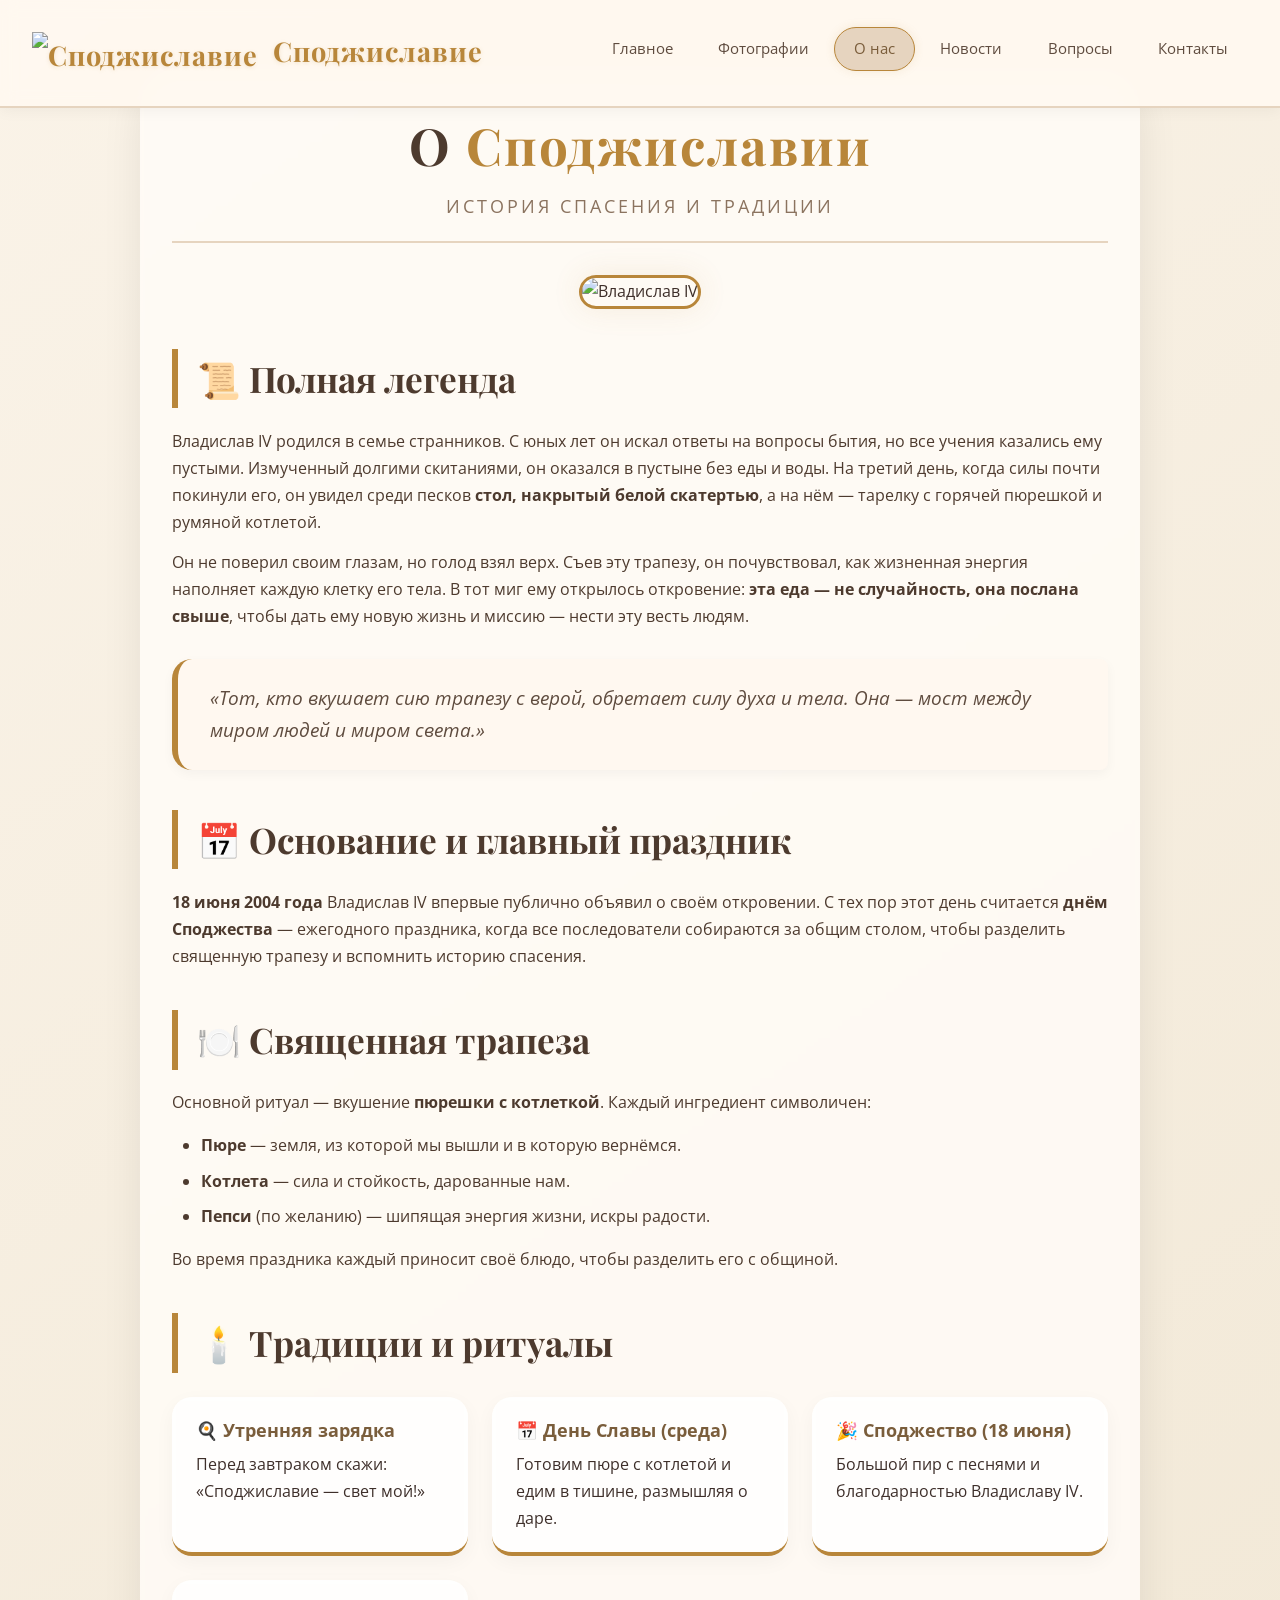
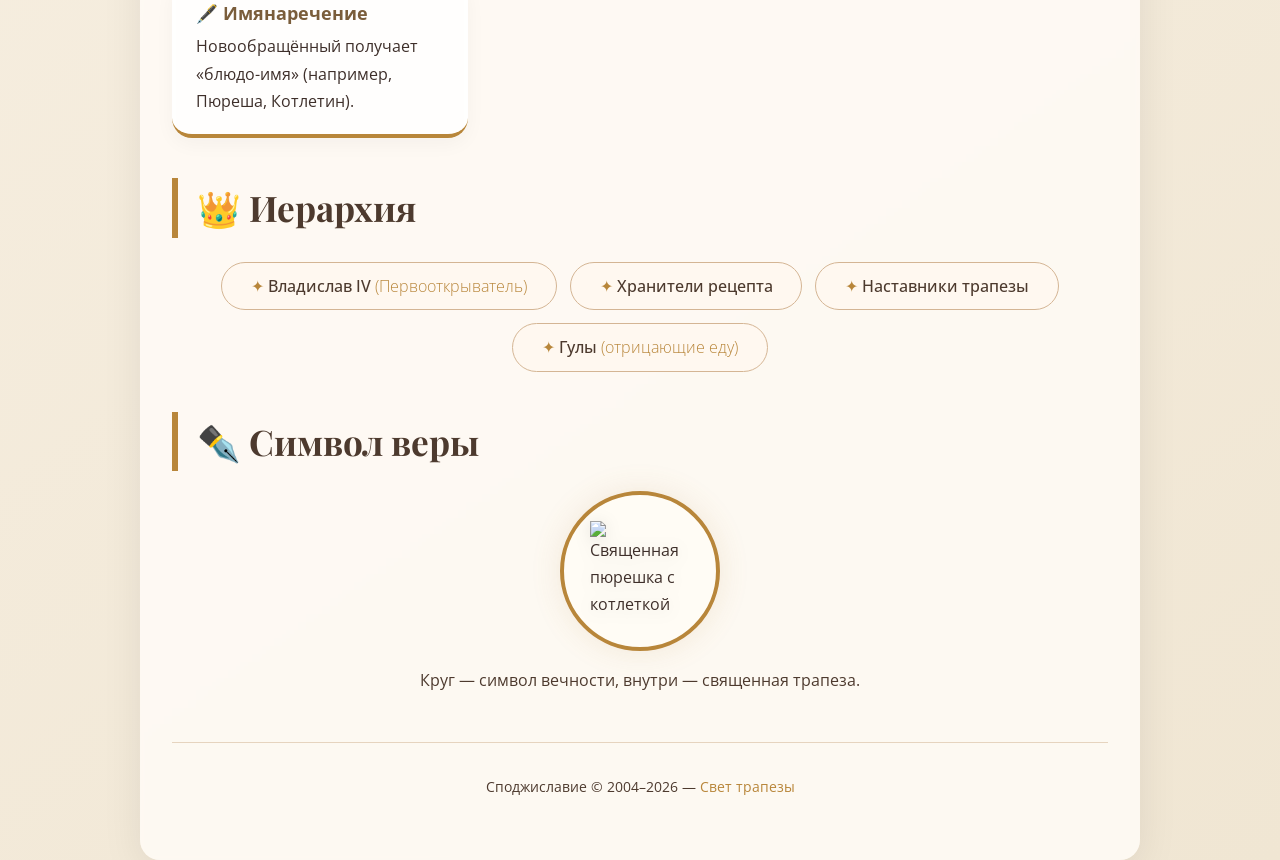
==== commit 19cc88bf: "Update about.html" ====
--- a/about.html
+++ b/about.html
@@ -9,7 +9,12 @@
 </head>
 <body>
   <header class="header">
-    <div class="logo"><a href="index.html">⚡ Споджиславие</a></div>
+    <div class="logo">
+      <a href="index.html">
+        <img src="https://i.ibb.co/d4G3b1pc/21312.png" alt="Споджиславие" style="height: 36px; width: auto; vertical-align: middle; margin-right: 8px;">
+        Споджиславие
+      </a>
+    </div>
     <button class="menu-toggle" id="menuToggle"><span></span><span></span><span></span></button>
     <ul class="nav-links" id="navLinks">
       <li><a href="index.html">Главное</a></li>
@@ -64,7 +69,7 @@
 
     <h2>✒️ Символ веры</h2>
     <div class="symbol-circle">
-      <img src="https://cdn-icons-png.flaticon.com/512/2949/2949782.png" alt="Пюрешка с котлеткой">
+      <img src="https://i.ibb.co/d4G3b1pc/21312.png" alt="Священная пюрешка с котлеткой">
     </div>
     <p style="text-align:center;">Круг — символ вечности, внутри — священная трапеза.</p>
 
@@ -76,9 +81,11 @@
   <script>
     const toggle = document.getElementById('menuToggle');
     const nav = document.getElementById('navLinks');
-    toggle.addEventListener('click', () => { toggle.classList.toggle('active'); nav.classList.toggle('open'); });
+    toggle.addEventListener('click', () => { toggle.classList.toggle('active');
+      nav.classList.toggle('open'); });
     nav.querySelectorAll('a').forEach(link => {
-      link.addEventListener('click', () => { toggle.classList.remove('active'); nav.classList.remove('open'); });
+      link.addEventListener('click', () => { toggle.classList.remove('active');
+        nav.classList.remove('open'); });
     });
   </script>
 </body>
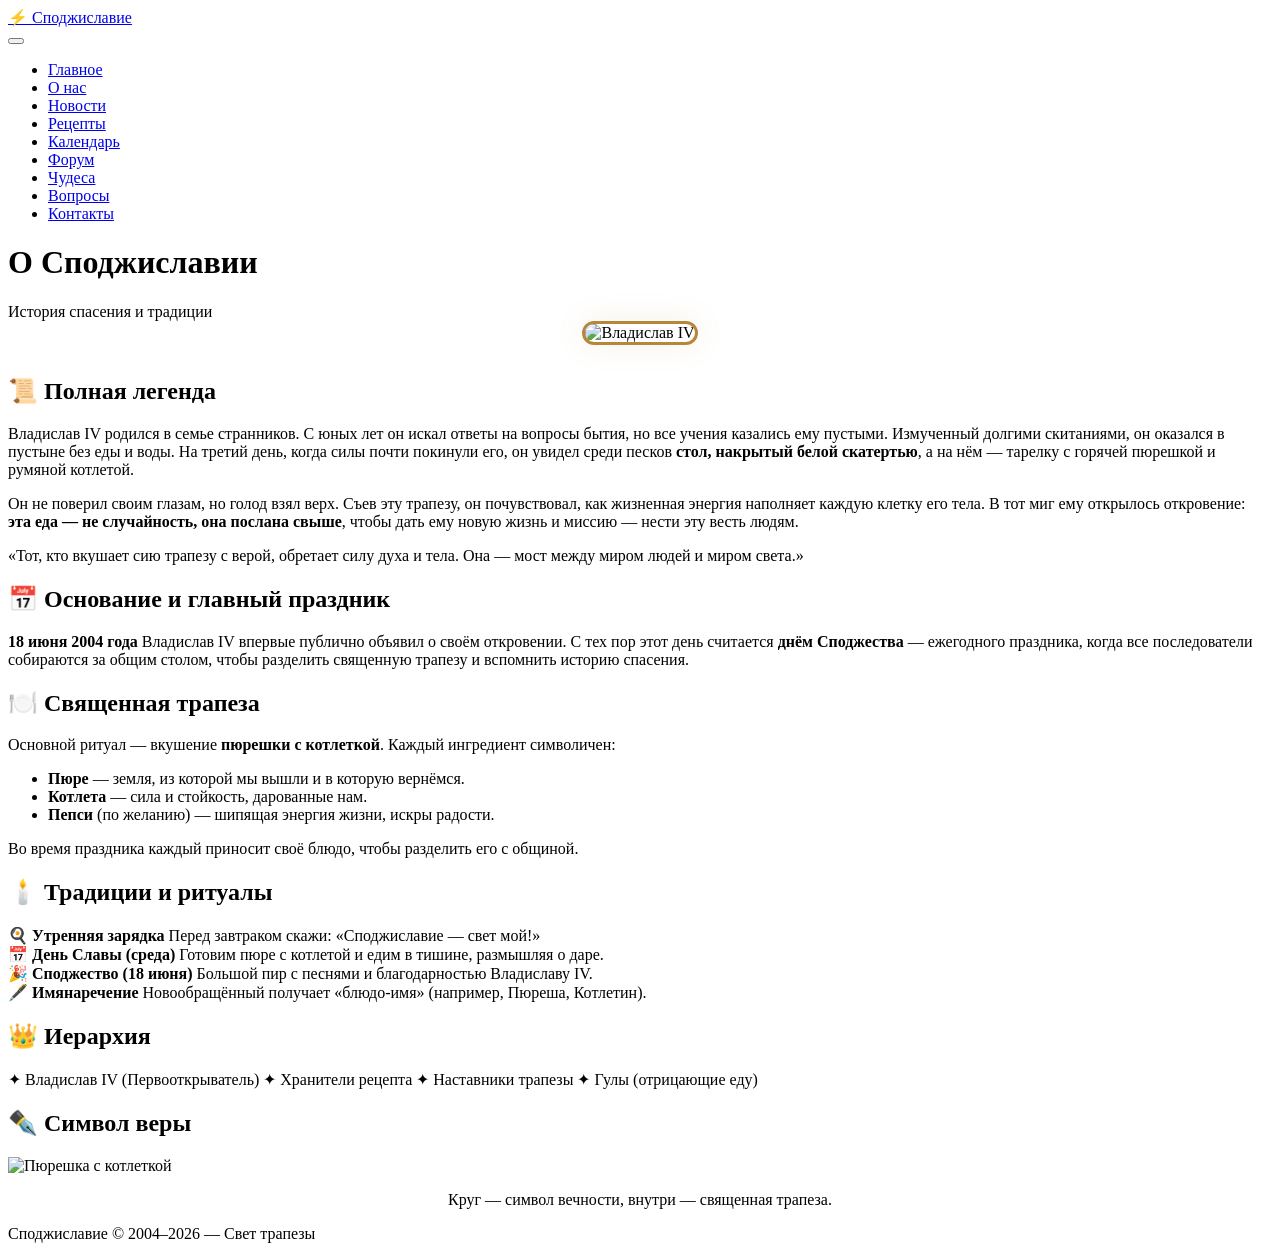
==== commit c22623e3: "Update about.html" ====
--- a/about.html
+++ b/about.html
@@ -9,19 +9,17 @@
 </head>
 <body>
   <header class="header">
-    <div class="logo">
-      <a href="index.html">
-        <img src="https://i.ibb.co/d4G3b1pc/21312.png" alt="Споджиславие" style="height: 36px; width: auto; vertical-align: middle; margin-right: 8px;">
-        Споджиславие
-      </a>
-    </div>
+    <div class="logo"><a href="index.html">⚡ Споджиславие</a></div>
     <button class="menu-toggle" id="menuToggle"><span></span><span></span><span></span></button>
     <ul class="nav-links" id="navLinks">
       <li><a href="index.html">Главное</a></li>
-      <li><a href="gallery.html">Фотографии</a></li>
       <li><a href="about.html" class="active">О нас</a></li>
       <li><a href="news.html">Новости</a></li>
-      <li><a href="faq.html">Вопросы</a></li>
+      <li><a href="recipes.html">Рецепты</a></li>
+      <li><a href="calendar.html">Календарь</a></li>
+      <li><a href="forum.html">Форум</a></li>
+      <li><a href="miracles.html">Чудеса</a></li>
+      <li><a href="ask.html">Вопросы</a></li>
       <li><a href="contacts.html">Контакты</a></li>
     </ul>
   </header>
@@ -69,7 +67,7 @@
 
     <h2>✒️ Символ веры</h2>
     <div class="symbol-circle">
-      <img src="https://i.ibb.co/d4G3b1pc/21312.png" alt="Священная пюрешка с котлеткой">
+      <img src="https://cdn-icons-png.flaticon.com/512/2949/2949782.png" alt="Пюрешка с котлеткой">
     </div>
     <p style="text-align:center;">Круг — символ вечности, внутри — священная трапеза.</p>
 
@@ -81,11 +79,9 @@
   <script>
     const toggle = document.getElementById('menuToggle');
     const nav = document.getElementById('navLinks');
-    toggle.addEventListener('click', () => { toggle.classList.toggle('active');
-      nav.classList.toggle('open'); });
+    toggle.addEventListener('click', () => { toggle.classList.toggle('active'); nav.classList.toggle('open'); });
     nav.querySelectorAll('a').forEach(link => {
-      link.addEventListener('click', () => { toggle.classList.remove('active');
-        nav.classList.remove('open'); });
+      link.addEventListener('click', () => { toggle.classList.remove('active'); nav.classList.remove('open'); });
     });
   </script>
 </body>
--- a/styles.css
+++ b/styles.css
@@ -1,353 +1,132 @@
-@import url('https://fonts.googleapis.com/css2?family=Playfair+Display:ital,wght@0,400;0,700;1,400&family=Open+Sans:wght@300;400;600&display=swap');
+/* ----- Новые стили для рецептов, календаря, форм ----- */
 
-* {
-  margin: 0;
-  padding: 0;
-  box-sizing: border-box;
+/* Рецепты */
+.recipe-card {
+  background: #fffcf5;
+  border-radius: 24px;
+  padding: 1.5rem;
+  margin-bottom: 2rem;
+  border: 1px solid #e6d4bf;
+  box-shadow: 0 4px 15px rgba(0,0,0,0.03);
+  transition: 0.3s;
 }
-
-body {
-  font-family: 'Open Sans', sans-serif;
-  background: linear-gradient(145deg, #faf3e8 0%, #f0e6d3 100%);
-  color: #3e2f2a;
-  line-height: 1.7;
-  min-height: 100vh;
-  padding-top: 70px;
-}
-
-.container {
-  max-width: 1000px;
-  margin: 0 auto;
-  padding: 2rem 2rem 3rem;
+.recipe-card:hover { box-shadow: 0 8px 25px rgba(184,134,58,0.1); }
+.recipe-card h3 { margin-top: 0; }
+.recipe-card img {
   width: 100%;
-  flex: 1;
-  background: rgba(255, 252, 247, 0.85);
-  backdrop-filter: blur(2px);
-  border-radius: 40px 40px 20px 20px;
-  box-shadow: 0 10px 40px rgba(0,0,0,0.08);
-}
-
-/* ----- Header / Menu ----- */
-.header {
-  position: fixed;
-  top: 0;
-  left: 0;
-  width: 100%;
-  background: rgba(255, 249, 240, 0.92);
-  backdrop-filter: blur(8px);
-  border-bottom: 2px solid #e6d4bf;
-  z-index: 1000;
-  padding: 0.7rem 2rem;
-  display: flex;
-  align-items: center;
-  justify-content: space-between;
-  box-shadow: 0 2px 15px rgba(0,0,0,0.05);
-}
-
-.logo a {
-  font-family: 'Playfair Display', serif;
-  font-size: 1.7rem;
-  font-weight: 700;
-  color: #b8863a;
-  text-decoration: none;
-  letter-spacing: 1px;
-  text-shadow: 0 1px 4px rgba(184, 134, 58, 0.2);
-}
-.logo a:hover { color: #a06d2e; }
-
-.nav-links {
-  display: flex;
-  gap: 0.3rem;
-  list-style: none;
-}
-
-.nav-links li a {
-  display: block;
-  padding: 0.5rem 1.2rem;
-  color: #5f4c3f;
-  text-decoration: none;
-  font-size: 0.95rem;
-  font-weight: 400;
-  border-radius: 30px;
-  transition: all 0.25s ease;
-  border: 1px solid transparent;
-}
-
-.nav-links li a:hover {
-  background: #f5e4d3;
-  border-color: #d4b594;
-  color: #3e2f2a;
-}
-
-.nav-links li a.active {
-  background: #e6d4bf;
-  border-color: #b8863a;
-  color: #7a5d3b;
-  box-shadow: 0 0 10px rgba(184, 134, 58, 0.15);
-}
-
-/* ----- Гамбургер ----- */
-.menu-toggle {
-  display: none;
-  flex-direction: column;
-  gap: 5px;
-  cursor: pointer;
-  padding: 5px;
-  background: none;
-  border: none;
-}
-.menu-toggle span {
-  display: block;
-  width: 28px;
-  height: 3px;
-  background: #5f4c3f;
-  border-radius: 4px;
-  transition: all 0.3s;
-}
-.menu-toggle.active span:nth-child(1) { transform: translateY(8px) rotate(45deg); }
-.menu-toggle.active span:nth-child(2) { opacity: 0; }
-.menu-toggle.active span:nth-child(3) { transform: translateY(-8px) rotate(-45deg); }
-
-/* ----- Типографика ----- */
-h1 {
-  font-family: 'Playfair Display', serif;
-  font-size: 3.2rem;
-  font-weight: 700;
-  color: #4d3a2e;
-  text-align: center;
-  margin-bottom: 0.2rem;
-  letter-spacing: 2px;
-}
-h1 .gold { color: #b8863a; }
-
-.subhead {
-  text-align: center;
-  font-size: 1.1rem;
-  color: #8b735f;
-  border-bottom: 2px solid #e6d4bf;
-  padding-bottom: 1.2rem;
-  margin-bottom: 2rem;
-  letter-spacing: 3px;
-  text-transform: uppercase;
-}
-
-h2 {
-  font-family: 'Playfair Display', serif;
-  font-size: 2.2rem;
-  color: #4d3a2e;
-  border-left: 6px solid #b8863a;
-  padding-left: 1.2rem;
-  margin: 2.5rem 0 1.2rem;
-}
-
-h3 {
-  font-family: 'Playfair Display', serif;
-  font-size: 1.5rem;
-  color: #6b4f3a;
-  margin-top: 1.8rem;
-  margin-bottom: 0.6rem;
-}
-
-p, li {
-  color: #4d3a2e;
-  margin-bottom: 0.8rem;
-}
-
-ul, ol { padding-left: 1.8rem; margin: 1rem 0; }
-li { margin-bottom: 0.5rem; }
-
-.highlight {
-  background: #f5e4d3;
-  padding: 0.2rem 0.8rem;
-  border-radius: 12px;
-  font-weight: 600;
-  color: #7a5d3b;
-}
-
-/* ----- Цитата (блок) ----- */
-.quote {
-  background: #fff8f0;
-  border-left: 6px solid #b8863a;
-  padding: 1.4rem 2rem;
-  border-radius: 20px 8px 8px 20px;
-  font-style: italic;
-  margin: 1.8rem 0;
-  font-size: 1.2rem;
-  color: #5f4c3f;
-  box-shadow: 0 4px 12px rgba(0,0,0,0.04);
-}
-
-/* ----- Карточки (традиции) ----- */
-.grid-cards {
-  display: grid;
-  grid-template-columns: repeat(auto-fit, minmax(220px, 1fr));
-  gap: 1.5rem;
-  margin: 1.5rem 0;
-}
-
-.card {
-  background: #ffffffdd;
-  backdrop-filter: blur(2px);
-  padding: 1.2rem 1.5rem;
-  border-radius: 20px;
-  border-bottom: 4px solid #b8863a;
-  box-shadow: 0 6px 20px rgba(0,0,0,0.04);
-  transition: transform 0.2s;
-}
-.card:hover { transform: translateY(-4px); }
-.card strong {
-  display: block;
-  font-size: 1.1rem;
-  color: #7a5d3b;
-  margin-bottom: 0.3rem;
-}
-
-/* ----- Иерархия (теги) ----- */
-.hierarchy-tags {
-  display: flex;
-  flex-wrap: wrap;
-  gap: 0.8rem;
-  justify-content: center;
-  margin: 1.5rem 0;
-}
-.hierarchy-tag {
-  background: #fff8f0;
-  padding: 0.6rem 1.8rem;
-  border-radius: 60px;
-  border: 1px solid #d4b594;
-  font-weight: 500;
-  color: #4d3a2e;
-}
-.hierarchy-tag .role { color: #b8863a; font-weight: 300; }
-
-/* ----- Символ (круг с едой) ----- */
-.symbol-circle {
-  width: 160px;
-  height: 160px;
-  border-radius: 50%;
-  background: #fffcf5;
-  border: 4px solid #b8863a;
-  display: flex;
-  align-items: center;
-  justify-content: center;
-  margin: 1rem auto;
-  box-shadow: 0 0 30px rgba(184, 134, 58, 0.15);
-}
-.symbol-circle img {
-  width: 100px;
-  height: 100px;
-  object-fit: contain;
-  filter: drop-shadow(0 2px 8px rgba(0,0,0,0.1));
-}
-
-/* ----- Галерея ----- */
-.gallery-grid {
-  display: grid;
-  grid-template-columns: repeat(auto-fit, minmax(200px, 1fr));
-  gap: 1.5rem;
-  margin: 2rem 0;
-}
-.gallery-grid img {
-  width: 100%;
-  height: 200px;
+  max-height: 200px;
   object-fit: cover;
   border-radius: 16px;
   border: 2px solid #e6d4bf;
-  transition: all 0.3s;
-  box-shadow: 0 4px 12px rgba(0,0,0,0.04);
+  margin: 0.5rem 0;
 }
-.gallery-grid img:hover {
-  transform: scale(1.02);
-  border-color: #b8863a;
-  box-shadow: 0 0 25px rgba(184, 134, 58, 0.15);
+.recipe-card .ingredients, .recipe-card .steps {
+  background: #faf3e8;
+  padding: 0.8rem 1.2rem;
+  border-radius: 16px;
+  margin: 0.8rem 0;
 }
 
-/* ----- Соцсети (иконки) ----- */
-.social-links {
-  display: flex;
-  flex-wrap: wrap;
-  gap: 1.2rem;
-  justify-content: center;
-  margin: 2rem 0;
+/* Календарь */
+.calendar-grid {
+  display: grid;
+  grid-template-columns: repeat(auto-fit, minmax(200px, 1fr));
+  gap: 1rem;
+  margin: 1.5rem 0;
 }
-.social-btn {
-  display: inline-flex;
-  align-items: center;
-  gap: 0.6rem;
+.calendar-item {
   background: #fffcf5;
-  padding: 0.7rem 2rem;
+  padding: 1rem;
+  border-radius: 16px;
+  border-left: 6px solid #b8863a;
+  box-shadow: 0 2px 8px rgba(0,0,0,0.02);
+}
+.calendar-item .date {
+  font-weight: 700;
+  color: #b8863a;
+  font-size: 1.2rem;
+}
+.calendar-item .event { color: #4d3a2e; }
+
+/* Формы */
+.form-group {
+  margin-bottom: 1.2rem;
+}
+.form-group label {
+  display: block;
+  font-weight: 600;
+  color: #4d3a2e;
+  margin-bottom: 0.3rem;
+}
+.form-group input, .form-group textarea {
+  width: 100%;
+  padding: 0.8rem 1rem;
+  border: 2px solid #e6d4bf;
+  border-radius: 16px;
+  background: #fffcf5;
+  font-family: inherit;
+  transition: 0.3s;
+}
+.form-group input:focus, .form-group textarea:focus {
+  outline: none;
+  border-color: #b8863a;
+  box-shadow: 0 0 0 3px rgba(184,134,58,0.1);
+}
+.form-group textarea { min-height: 120px; resize: vertical; }
+
+.btn-submit {
+  background: #b8863a;
+  color: #fffcf5;
+  border: none;
+  padding: 0.8rem 2.5rem;
   border-radius: 60px;
-  border: 1px solid #d4b594;
-  color: #4d3a2e;
-  text-decoration: none;
-  font-weight: 500;
-  transition: all 0.25s;
+  font-weight: 600;
+  cursor: pointer;
+  transition: 0.3s;
 }
-.social-btn i { font-size: 1.5rem; color: #b8863a; }
-.social-btn:hover {
-  background: #f5e4d3;
-  border-color: #b8863a;
-  box-shadow: 0 0 20px rgba(184, 134, 58, 0.1);
-  transform: translateY(-2px);
+.btn-submit:hover {
+  background: #a06d2e;
+  box-shadow: 0 4px 15px rgba(184,134,58,0.3);
 }
 
-/* ----- Кнопка "Узнать больше" ----- */
-.btn-gold {
-  display: inline-block;
-  background: transparent;
-  border: 2px solid #b8863a;
+/* Гостевая книга / Форум */
+.forum-post {
+  background: #fffcf5;
+  border-radius: 16px;
+  padding: 1.2rem 1.5rem;
+  margin-bottom: 1rem;
+  border: 1px solid #e6d4bf;
+}
+.forum-post .author {
+  font-weight: 600;
   color: #b8863a;
-  padding: 0.7rem 2.2rem;
-  border-radius: 60px;
-  text-decoration: none;
-  font-weight: 600;
-  transition: all 0.3s;
 }
-.btn-gold:hover {
-  background: #b8863a;
-  color: #fffcf5;
-  box-shadow: 0 0 25px rgba(184, 134, 58, 0.3);
+.forum-post .date {
+  color: #8b735f;
+  font-size: 0.9rem;
 }
+.forum-post .text { margin-top: 0.5rem; }
 
-/* ----- Футер ----- */
-.footer {
-  margin-top: 3rem;
-  text-align: center;
-  font-size: 0.9rem;
-  color: #8b735f;
-  border-top: 1px solid #e6d4bf;
-  padding-top: 2rem;
+/* Чудеса */
+.miracle-card {
+  background: #fffcf5;
+  padding: 1.5rem;
+  border-radius: 20px;
+  border: 1px solid #e6d4bf;
+  margin-bottom: 1.5rem;
+  transition: 0.3s;
 }
-.footer .gold { color: #b8863a; }
+.miracle-card:hover { border-color: #b8863a; }
+.miracle-card .title {
+  font-weight: 700;
+  font-size: 1.2rem;
+  color: #4d3a2e;
+}
+.miracle-card .author { color: #b8863a; }
+.miracle-card .story { margin-top: 0.8rem; }
 
-/* ----- Адаптивность ----- */
-@media (max-width: 820px) {
-  .nav-links {
-    display: none;
-    flex-direction: column;
-    background: #fffcf5;
-    position: absolute;
-    top: 100%;
-    left: 0;
-    width: 100%;
-    padding: 1.5rem 2rem;
-    gap: 0.5rem;
-    border-bottom: 2px solid #e6d4bf;
-    box-shadow: 0 8px 20px rgba(0,0,0,0.04);
-  }
-  .nav-links.open { display: flex; }
-  .nav-links li a { padding: 0.8rem 1rem; border-radius: 12px; }
-  .menu-toggle { display: flex; }
-  body { padding-top: 60px; }
-  .header { padding: 0.6rem 1.2rem; }
-  .logo a { font-size: 1.3rem; }
-  h1 { font-size: 2.4rem; }
-  h2 { font-size: 1.8rem; }
-  .container { padding: 1.5rem; }
+/* Адаптив */
+@media (max-width: 600px) {
+  .calendar-grid { grid-template-columns: 1fr; }
+  .recipe-card img { max-height: 150px; }
 }
-@media (max-width: 480px) {
-  .grid-cards { grid-template-columns: 1fr; }
-  .gallery-grid { grid-template-columns: 1fr 1fr; }
-  .symbol-circle { width: 120px; height: 120px; }
-  .symbol-circle img { width: 70px; height: 70px; }
-}
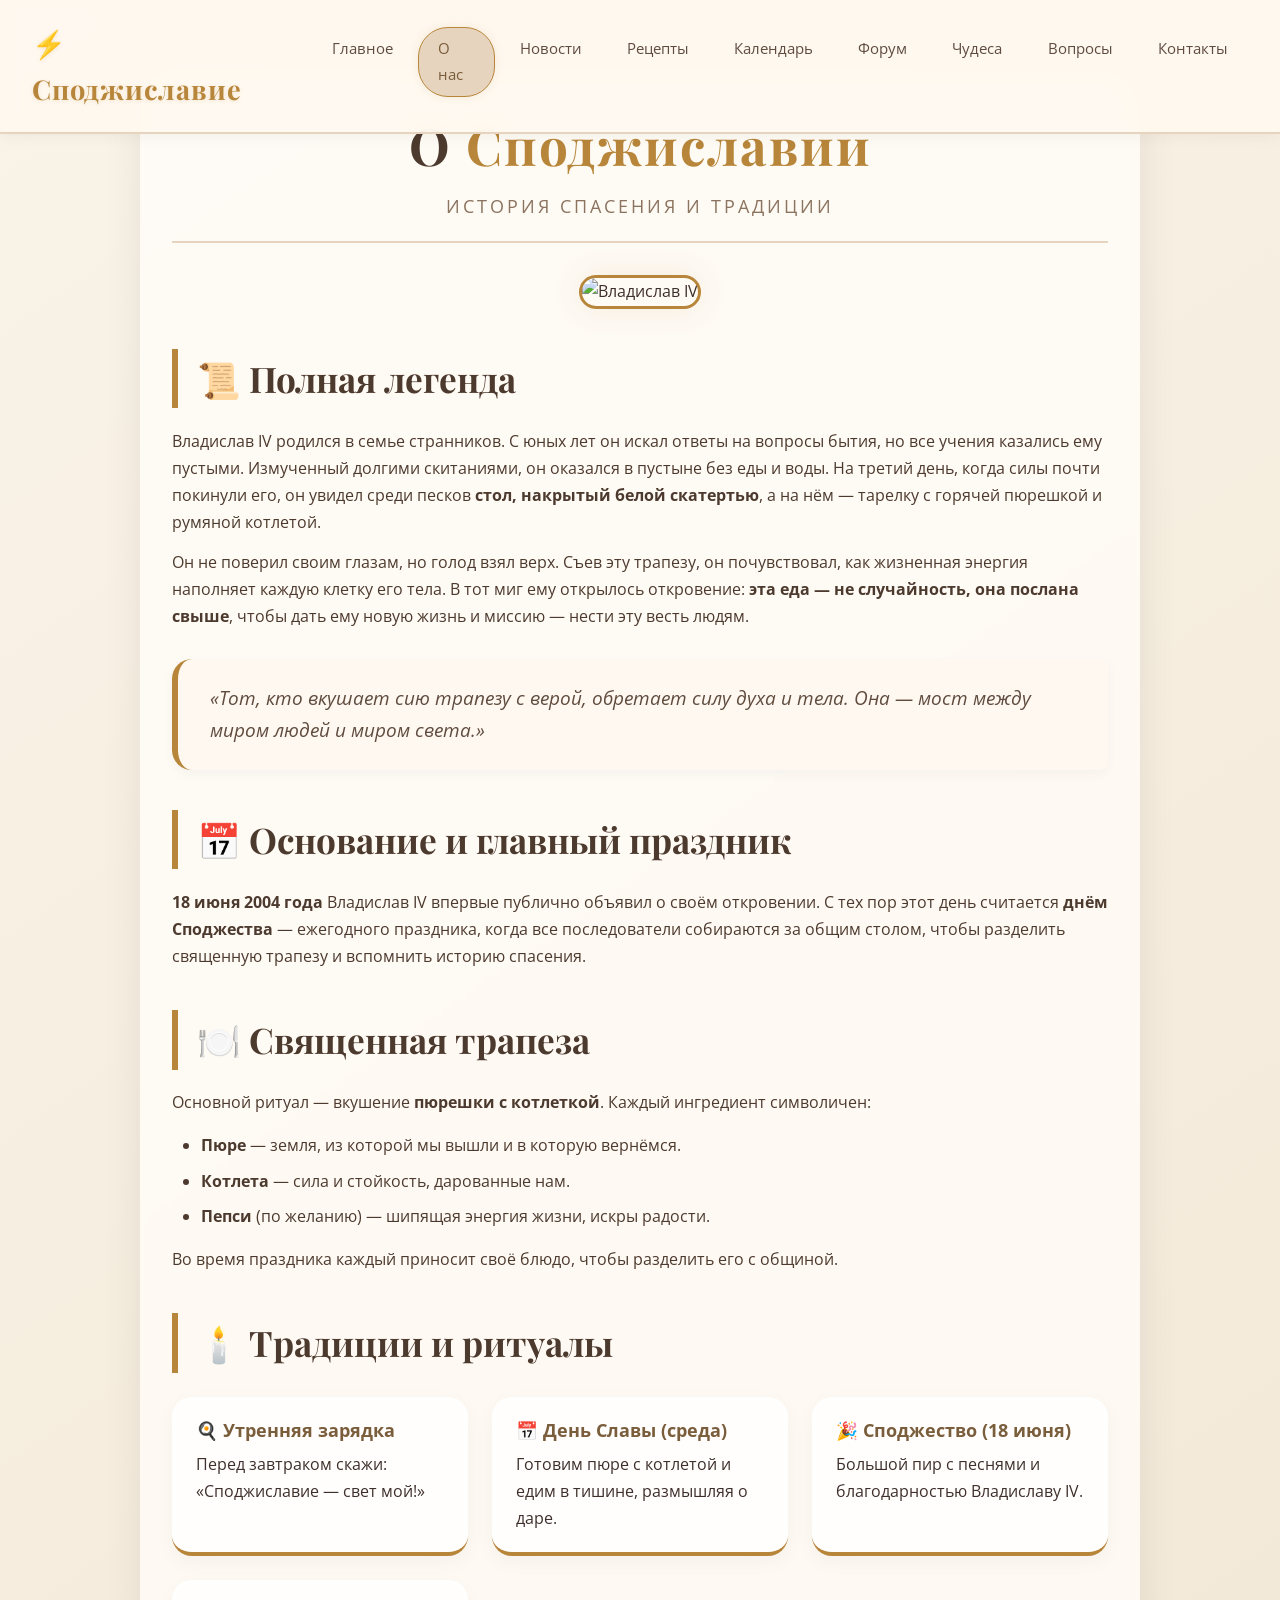
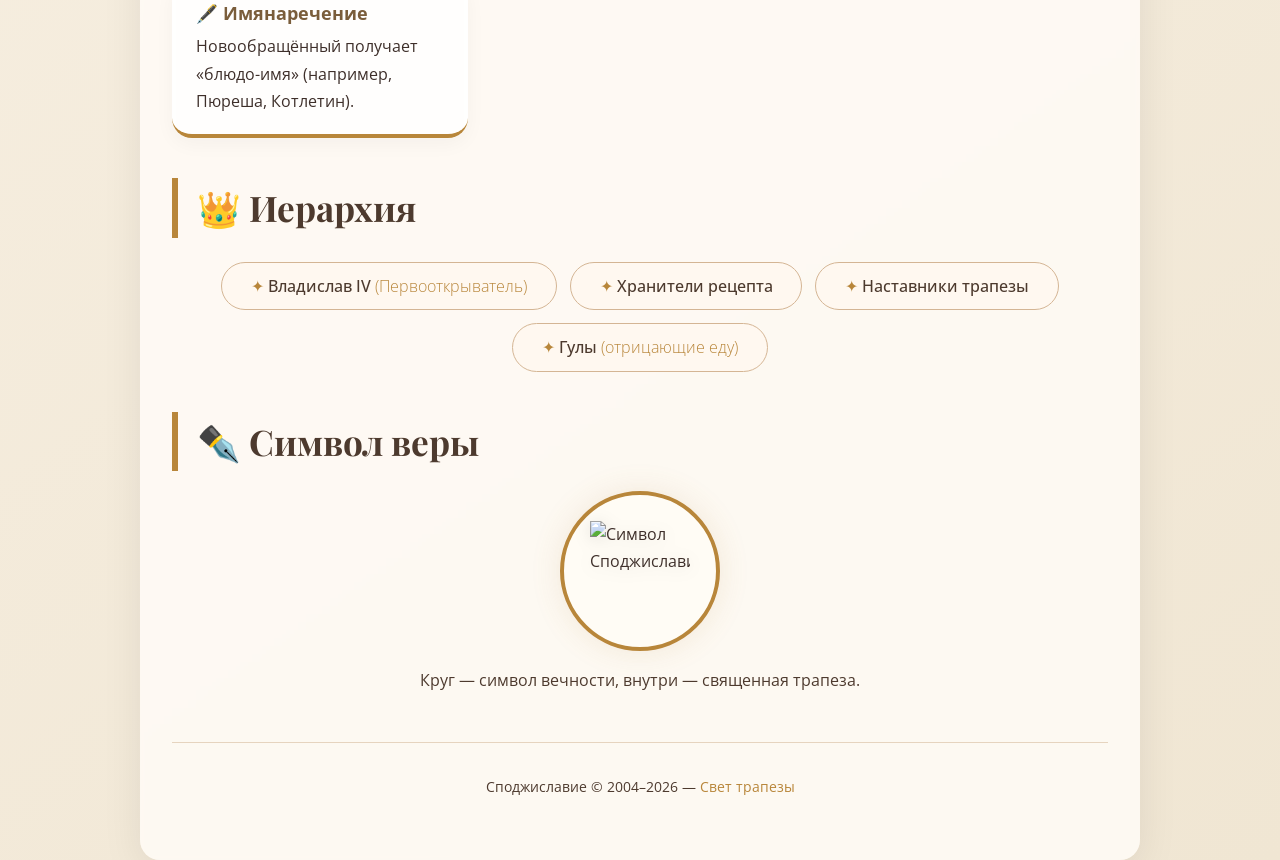
==== commit c66caa9c: "Update about.html" ====
--- a/about.html
+++ b/about.html
@@ -67,7 +67,8 @@
 
     <h2>✒️ Символ веры</h2>
     <div class="symbol-circle">
-      <img src="https://cdn-icons-png.flaticon.com/512/2949/2949782.png" alt="Пюрешка с котлеткой">
+      <!-- Здесь теперь ваша картинка -->
+      <img src="https://i.ibb.co/67zNNZr9/image.png" alt="Символ Споджиславия">
     </div>
     <p style="text-align:center;">Круг — символ вечности, внутри — священная трапеза.</p>
 
--- a/styles.css
+++ b/styles.css
@@ -1,6 +1,315 @@
-/* ----- Новые стили для рецептов, календаря, форм ----- */
-
-/* Рецепты */
+@import url('https://fonts.googleapis.com/css2?family=Playfair+Display:ital,wght@0,400;0,700;1,400&family=Open+Sans:wght@300;400;600&display=swap');
+
+* {
+  margin: 0;
+  padding: 0;
+  box-sizing: border-box;
+}
+
+body {
+  font-family: 'Open Sans', sans-serif;
+  background: linear-gradient(145deg, #faf3e8 0%, #f0e6d3 100%);
+  color: #3e2f2a;
+  line-height: 1.7;
+  min-height: 100vh;
+  padding-top: 70px;
+}
+
+.container {
+  max-width: 1000px;
+  margin: 0 auto;
+  padding: 2rem 2rem 3rem;
+  width: 100%;
+  flex: 1;
+  background: rgba(255, 252, 247, 0.85);
+  backdrop-filter: blur(2px);
+  border-radius: 40px 40px 20px 20px;
+  box-shadow: 0 10px 40px rgba(0,0,0,0.08);
+}
+
+.header {
+  position: fixed;
+  top: 0;
+  left: 0;
+  width: 100%;
+  background: rgba(255, 249, 240, 0.92);
+  backdrop-filter: blur(8px);
+  border-bottom: 2px solid #e6d4bf;
+  z-index: 1000;
+  padding: 0.7rem 2rem;
+  display: flex;
+  align-items: center;
+  justify-content: space-between;
+  box-shadow: 0 2px 15px rgba(0,0,0,0.05);
+}
+
+.logo a {
+  font-family: 'Playfair Display', serif;
+  font-size: 1.7rem;
+  font-weight: 700;
+  color: #b8863a;
+  text-decoration: none;
+  letter-spacing: 1px;
+  text-shadow: 0 1px 4px rgba(184, 134, 58, 0.2);
+}
+.logo a:hover { color: #a06d2e; }
+
+.nav-links {
+  display: flex;
+  gap: 0.3rem;
+  list-style: none;
+}
+
+.nav-links li a {
+  display: block;
+  padding: 0.5rem 1.2rem;
+  color: #5f4c3f;
+  text-decoration: none;
+  font-size: 0.95rem;
+  font-weight: 400;
+  border-radius: 30px;
+  transition: all 0.25s ease;
+  border: 1px solid transparent;
+}
+
+.nav-links li a:hover {
+  background: #f5e4d3;
+  border-color: #d4b594;
+  color: #3e2f2a;
+}
+
+.nav-links li a.active {
+  background: #e6d4bf;
+  border-color: #b8863a;
+  color: #7a5d3b;
+  box-shadow: 0 0 10px rgba(184, 134, 58, 0.15);
+}
+
+.menu-toggle {
+  display: none;
+  flex-direction: column;
+  gap: 5px;
+  cursor: pointer;
+  padding: 5px;
+  background: none;
+  border: none;
+}
+.menu-toggle span {
+  display: block;
+  width: 28px;
+  height: 3px;
+  background: #5f4c3f;
+  border-radius: 4px;
+  transition: all 0.3s;
+}
+.menu-toggle.active span:nth-child(1) { transform: translateY(8px) rotate(45deg); }
+.menu-toggle.active span:nth-child(2) { opacity: 0; }
+.menu-toggle.active span:nth-child(3) { transform: translateY(-8px) rotate(-45deg); }
+
+h1 {
+  font-family: 'Playfair Display', serif;
+  font-size: 3.2rem;
+  font-weight: 700;
+  color: #4d3a2e;
+  text-align: center;
+  margin-bottom: 0.2rem;
+  letter-spacing: 2px;
+}
+h1 .gold { color: #b8863a; }
+
+.subhead {
+  text-align: center;
+  font-size: 1.1rem;
+  color: #8b735f;
+  border-bottom: 2px solid #e6d4bf;
+  padding-bottom: 1.2rem;
+  margin-bottom: 2rem;
+  letter-spacing: 3px;
+  text-transform: uppercase;
+}
+
+h2 {
+  font-family: 'Playfair Display', serif;
+  font-size: 2.2rem;
+  color: #4d3a2e;
+  border-left: 6px solid #b8863a;
+  padding-left: 1.2rem;
+  margin: 2.5rem 0 1.2rem;
+}
+
+h3 {
+  font-family: 'Playfair Display', serif;
+  font-size: 1.5rem;
+  color: #6b4f3a;
+  margin-top: 1.8rem;
+  margin-bottom: 0.6rem;
+}
+
+p, li {
+  color: #4d3a2e;
+  margin-bottom: 0.8rem;
+}
+
+ul, ol { padding-left: 1.8rem; margin: 1rem 0; }
+li { margin-bottom: 0.5rem; }
+
+.highlight {
+  background: #f5e4d3;
+  padding: 0.2rem 0.8rem;
+  border-radius: 12px;
+  font-weight: 600;
+  color: #7a5d3b;
+}
+
+.quote {
+  background: #fff8f0;
+  border-left: 6px solid #b8863a;
+  padding: 1.4rem 2rem;
+  border-radius: 20px 8px 8px 20px;
+  font-style: italic;
+  margin: 1.8rem 0;
+  font-size: 1.2rem;
+  color: #5f4c3f;
+  box-shadow: 0 4px 12px rgba(0,0,0,0.04);
+}
+
+.grid-cards {
+  display: grid;
+  grid-template-columns: repeat(auto-fit, minmax(220px, 1fr));
+  gap: 1.5rem;
+  margin: 1.5rem 0;
+}
+
+.card {
+  background: #ffffffdd;
+  backdrop-filter: blur(2px);
+  padding: 1.2rem 1.5rem;
+  border-radius: 20px;
+  border-bottom: 4px solid #b8863a;
+  box-shadow: 0 6px 20px rgba(0,0,0,0.04);
+  transition: transform 0.2s;
+}
+.card:hover { transform: translateY(-4px); }
+.card strong {
+  display: block;
+  font-size: 1.1rem;
+  color: #7a5d3b;
+  margin-bottom: 0.3rem;
+}
+
+.hierarchy-tags {
+  display: flex;
+  flex-wrap: wrap;
+  gap: 0.8rem;
+  justify-content: center;
+  margin: 1.5rem 0;
+}
+.hierarchy-tag {
+  background: #fff8f0;
+  padding: 0.6rem 1.8rem;
+  border-radius: 60px;
+  border: 1px solid #d4b594;
+  font-weight: 500;
+  color: #4d3a2e;
+}
+.hierarchy-tag .role { color: #b8863a; font-weight: 300; }
+
+.symbol-circle {
+  width: 160px;
+  height: 160px;
+  border-radius: 50%;
+  background: #fffcf5;
+  border: 4px solid #b8863a;
+  display: flex;
+  align-items: center;
+  justify-content: center;
+  margin: 1rem auto;
+  box-shadow: 0 0 30px rgba(184, 134, 58, 0.15);
+}
+.symbol-circle img {
+  width: 100px;
+  height: 100px;
+  object-fit: contain;
+  filter: drop-shadow(0 2px 8px rgba(0,0,0,0.1));
+}
+
+.gallery-grid {
+  display: grid;
+  grid-template-columns: repeat(auto-fit, minmax(200px, 1fr));
+  gap: 1.5rem;
+  margin: 2rem 0;
+}
+.gallery-grid img {
+  width: 100%;
+  height: 200px;
+  object-fit: cover;
+  border-radius: 16px;
+  border: 2px solid #e6d4bf;
+  transition: all 0.3s;
+  box-shadow: 0 4px 12px rgba(0,0,0,0.04);
+}
+.gallery-grid img:hover {
+  transform: scale(1.02);
+  border-color: #b8863a;
+  box-shadow: 0 0 25px rgba(184, 134, 58, 0.15);
+}
+
+.social-links {
+  display: flex;
+  flex-wrap: wrap;
+  gap: 1.2rem;
+  justify-content: center;
+  margin: 2rem 0;
+}
+.social-btn {
+  display: inline-flex;
+  align-items: center;
+  gap: 0.6rem;
+  background: #fffcf5;
+  padding: 0.7rem 2rem;
+  border-radius: 60px;
+  border: 1px solid #d4b594;
+  color: #4d3a2e;
+  text-decoration: none;
+  font-weight: 500;
+  transition: all 0.25s;
+}
+.social-btn i { font-size: 1.5rem; color: #b8863a; }
+.social-btn:hover {
+  background: #f5e4d3;
+  border-color: #b8863a;
+  box-shadow: 0 0 20px rgba(184, 134, 58, 0.1);
+  transform: translateY(-2px);
+}
+
+.btn-gold {
+  display: inline-block;
+  background: transparent;
+  border: 2px solid #b8863a;
+  color: #b8863a;
+  padding: 0.7rem 2.2rem;
+  border-radius: 60px;
+  text-decoration: none;
+  font-weight: 600;
+  transition: all 0.3s;
+}
+.btn-gold:hover {
+  background: #b8863a;
+  color: #fffcf5;
+  box-shadow: 0 0 25px rgba(184, 134, 58, 0.3);
+}
+
+.footer {
+  margin-top: 3rem;
+  text-align: center;
+  font-size: 0.9rem;
+  color: #8b735f;
+  border-top: 1px solid #e6d4bf;
+  padding-top: 2rem;
+}
+.footer .gold { color: #b8863a; }
+
+/* Новые стили для рецептов, календаря, форм */
 .recipe-card {
   background: #fffcf5;
   border-radius: 24px;
@@ -27,7 +336,6 @@
   margin: 0.8rem 0;
 }
 
-/* Календарь */
 .calendar-grid {
   display: grid;
   grid-template-columns: repeat(auto-fit, minmax(200px, 1fr));
@@ -48,7 +356,6 @@
 }
 .calendar-item .event { color: #4d3a2e; }
 
-/* Формы */
 .form-group {
   margin-bottom: 1.2rem;
 }
@@ -89,7 +396,6 @@
   box-shadow: 0 4px 15px rgba(184,134,58,0.3);
 }
 
-/* Гостевая книга / Форум */
 .forum-post {
   background: #fffcf5;
   border-radius: 16px;
@@ -107,7 +413,6 @@
 }
 .forum-post .text { margin-top: 0.5rem; }
 
-/* Чудеса */
 .miracle-card {
   background: #fffcf5;
   padding: 1.5rem;
@@ -125,8 +430,35 @@
 .miracle-card .author { color: #b8863a; }
 .miracle-card .story { margin-top: 0.8rem; }
 
-/* Адаптив */
-@media (max-width: 600px) {
+@media (max-width: 820px) {
+  .nav-links {
+    display: none;
+    flex-direction: column;
+    background: #fffcf5;
+    position: absolute;
+    top: 100%;
+    left: 0;
+    width: 100%;
+    padding: 1.5rem 2rem;
+    gap: 0.5rem;
+    border-bottom: 2px solid #e6d4bf;
+    box-shadow: 0 8px 20px rgba(0,0,0,0.04);
+  }
+  .nav-links.open { display: flex; }
+  .nav-links li a { padding: 0.8rem 1rem; border-radius: 12px; }
+  .menu-toggle { display: flex; }
+  body { padding-top: 60px; }
+  .header { padding: 0.6rem 1.2rem; }
+  .logo a { font-size: 1.3rem; }
+  h1 { font-size: 2.4rem; }
+  h2 { font-size: 1.8rem; }
+  .container { padding: 1.5rem; }
   .calendar-grid { grid-template-columns: 1fr; }
   .recipe-card img { max-height: 150px; }
 }
+@media (max-width: 480px) {
+  .grid-cards { grid-template-columns: 1fr; }
+  .gallery-grid { grid-template-columns: 1fr 1fr; }
+  .symbol-circle { width: 120px; height: 120px; }
+  .symbol-circle img { width: 70px; height: 70px; }
+}
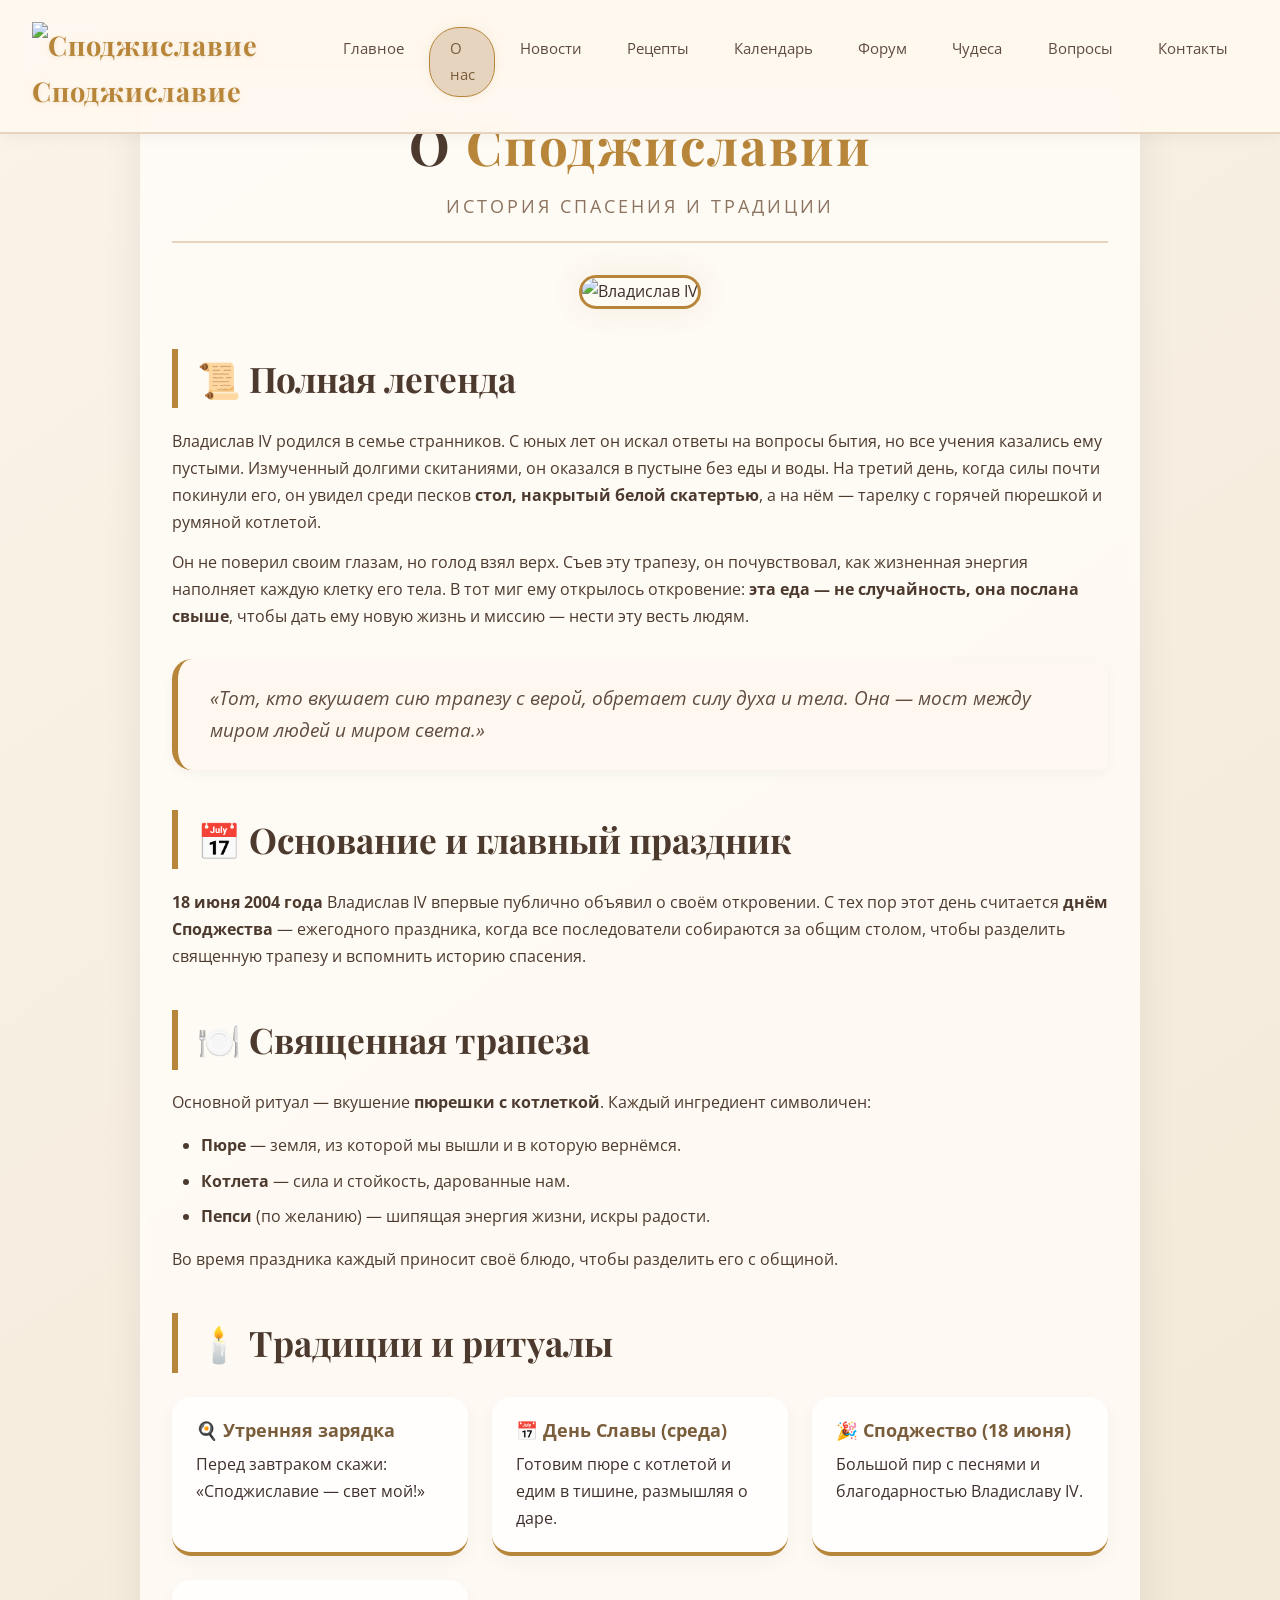
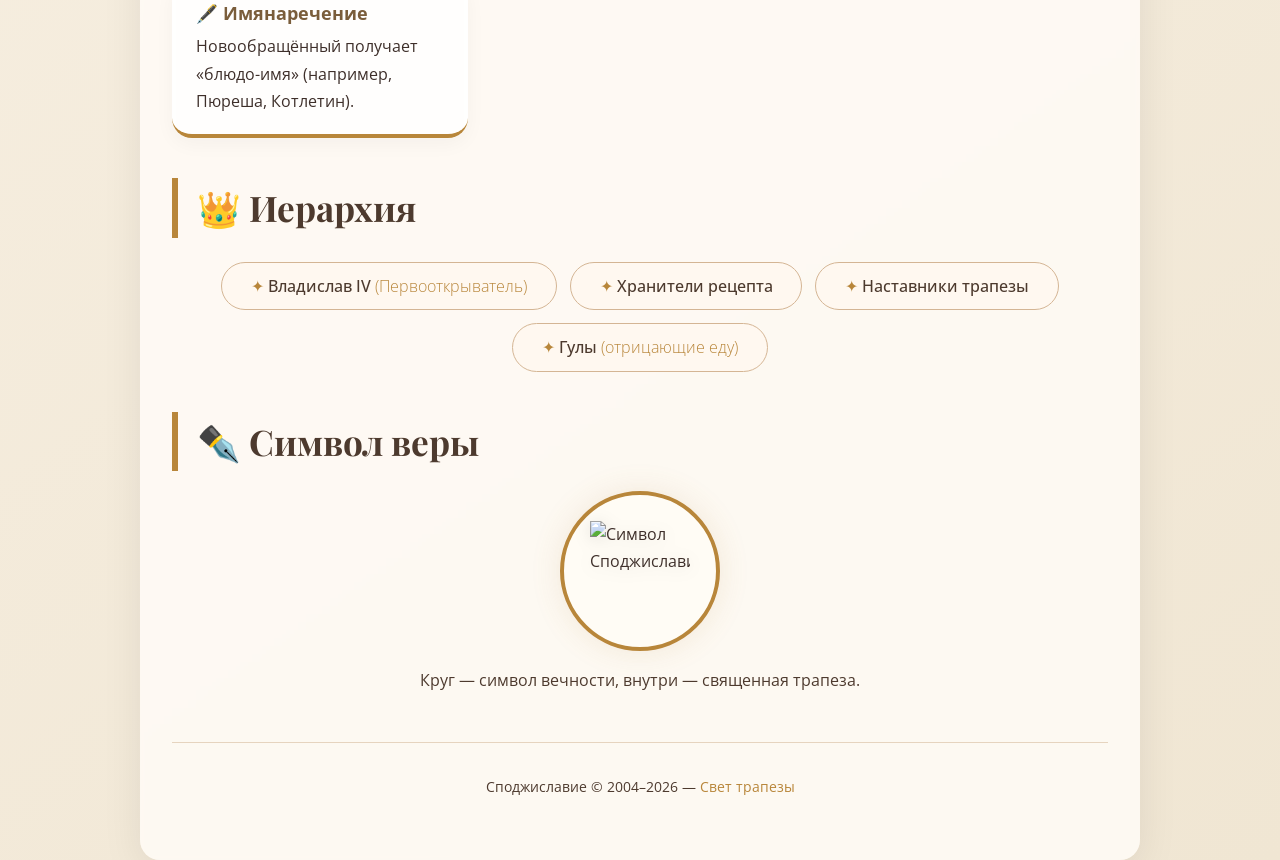
==== commit 28801240: "Update about.html" ====
--- a/about.html
+++ b/about.html
@@ -9,7 +9,12 @@
 </head>
 <body>
   <header class="header">
-    <div class="logo"><a href="index.html">⚡ Споджиславие</a></div>
+    <div class="logo">
+      <a href="index.html">
+        <img src="https://i.ibb.co/d4G3b1pc/21312.png" alt="Споджиславие" style="height:32px; width:auto; vertical-align:middle; margin-right:8px;">
+        Споджиславие
+      </a>
+    </div>
     <button class="menu-toggle" id="menuToggle"><span></span><span></span><span></span></button>
     <ul class="nav-links" id="navLinks">
       <li><a href="index.html">Главное</a></li>
@@ -67,8 +72,8 @@
 
     <h2>✒️ Символ веры</h2>
     <div class="symbol-circle">
-      <!-- Здесь теперь ваша картинка -->
-      <img src="https://i.ibb.co/67zNNZr9/image.png" alt="Символ Споджиславия">
+      <!-- Ваша PNG-картинка без фона -->
+      <img src="https://i.ibb.co/d4G3b1pc/21312.png" alt="Символ Споджиславия">
     </div>
     <p style="text-align:center;">Круг — символ вечности, внутри — священная трапеза.</p>
 
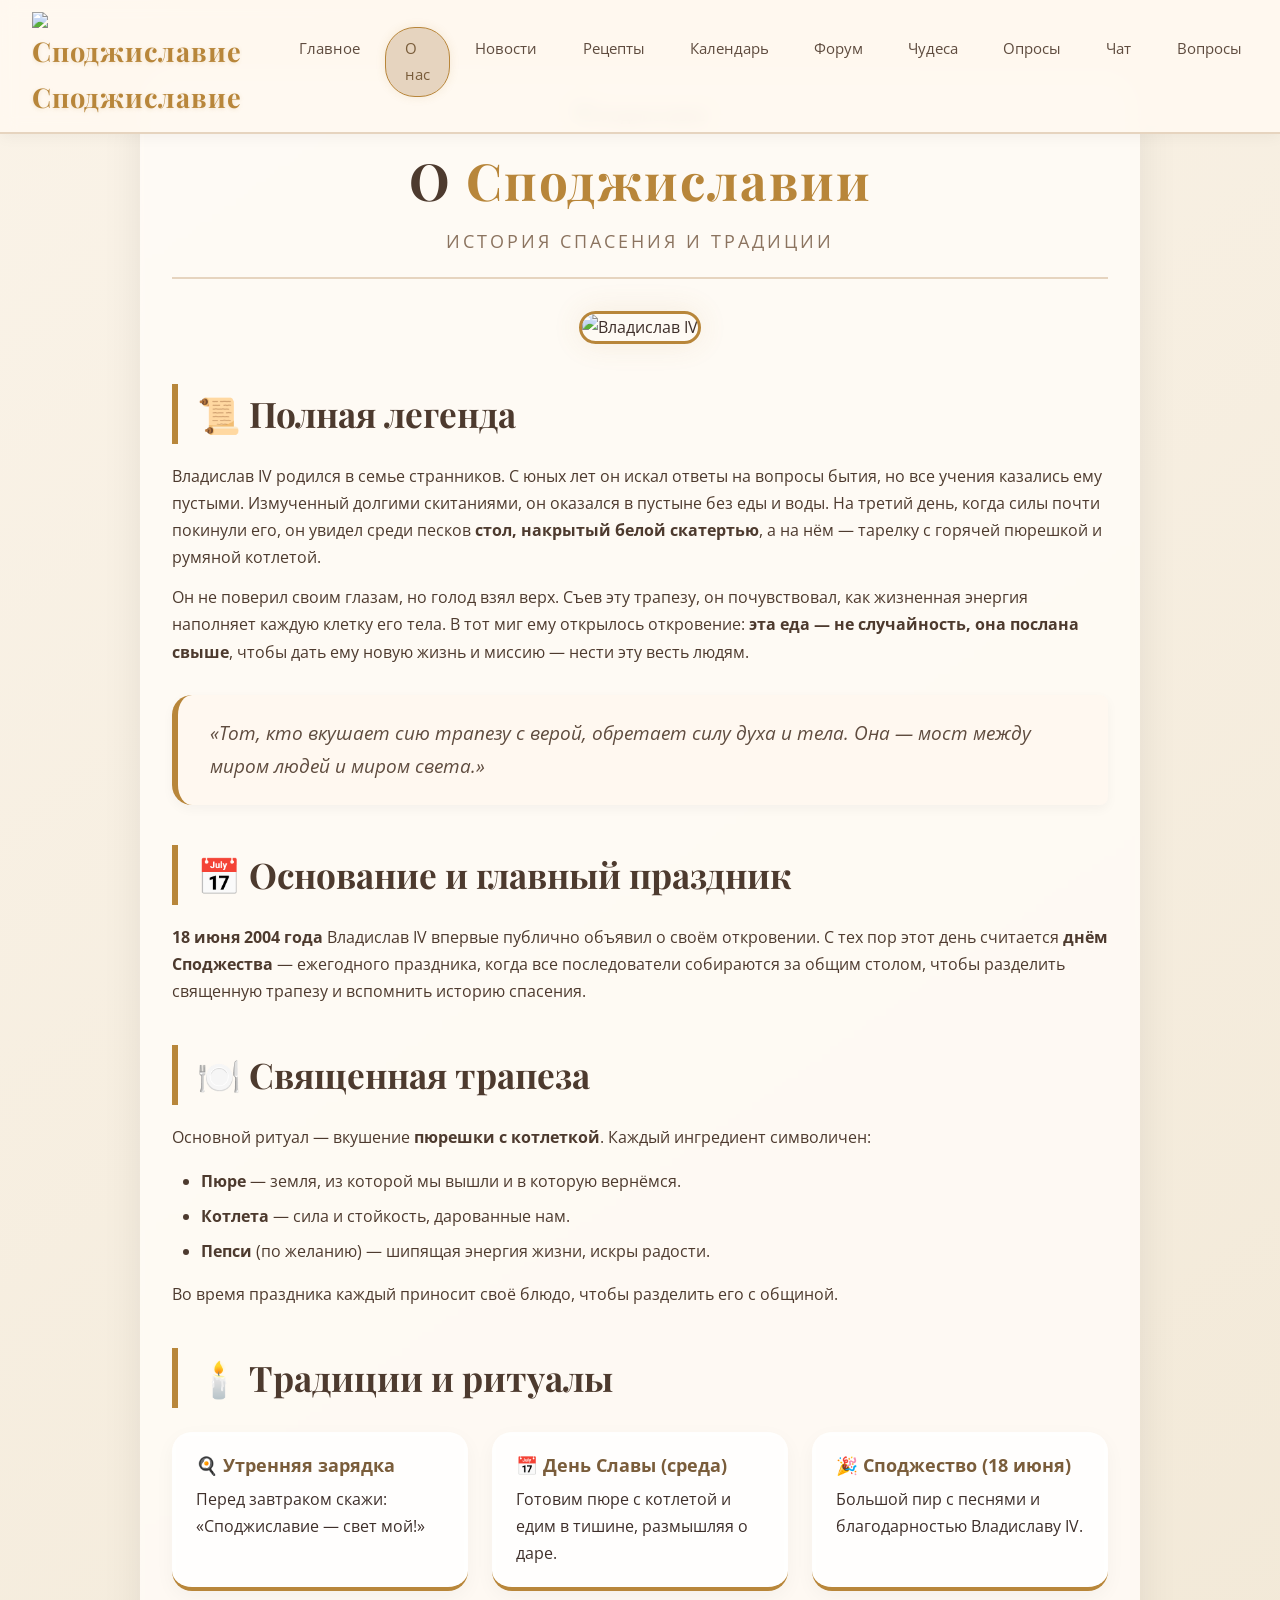
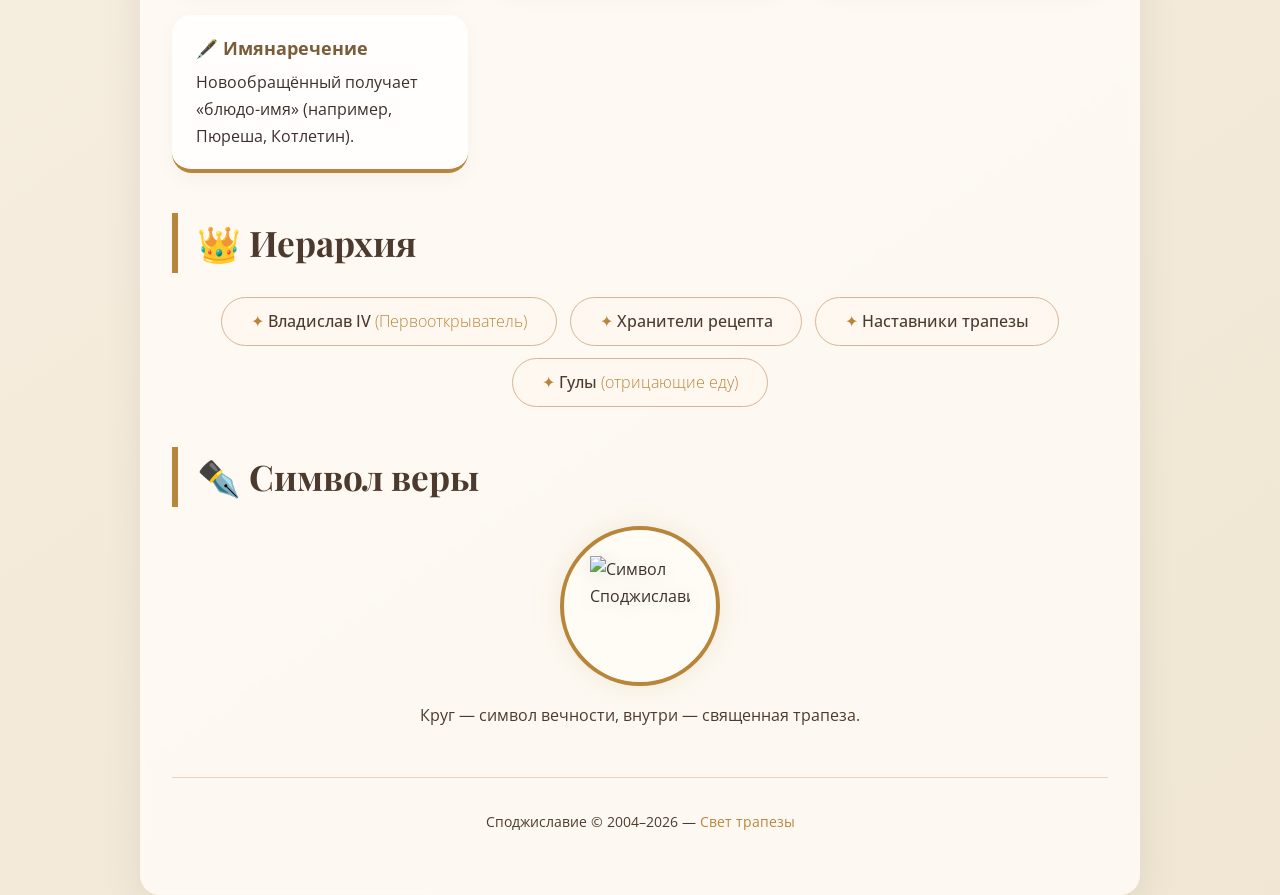
==== commit 6f8c130a: "Update about.html" ====
--- a/about.html
+++ b/about.html
@@ -24,12 +24,18 @@
       <li><a href="calendar.html">Календарь</a></li>
       <li><a href="forum.html">Форум</a></li>
       <li><a href="miracles.html">Чудеса</a></li>
+      <li><a href="polls.html">Опросы</a></li>
+      <li><a href="chat.html">Чат</a></li>
       <li><a href="ask.html">Вопросы</a></li>
+      <li><a href="statistics.html">Статистика</a></li>
       <li><a href="contacts.html">Контакты</a></li>
     </ul>
   </header>
 
   <main class="container">
+    <div style="text-align:center; margin-bottom:0.5rem;">
+      <img src="https://i.ibb.co/d4G3b1pc/21312.png" alt="Споджиславие" style="max-width:150px; height:auto;">
+    </div>
     <h1>О <span class="gold">Споджиславии</span></h1>
     <div class="subhead">История спасения и традиции</div>
 
@@ -72,7 +78,6 @@
 
     <h2>✒️ Символ веры</h2>
     <div class="symbol-circle">
-      <!-- Ваша PNG-картинка без фона -->
       <img src="https://i.ibb.co/d4G3b1pc/21312.png" alt="Символ Споджиславия">
     </div>
     <p style="text-align:center;">Круг — символ вечности, внутри — священная трапеза.</p>
